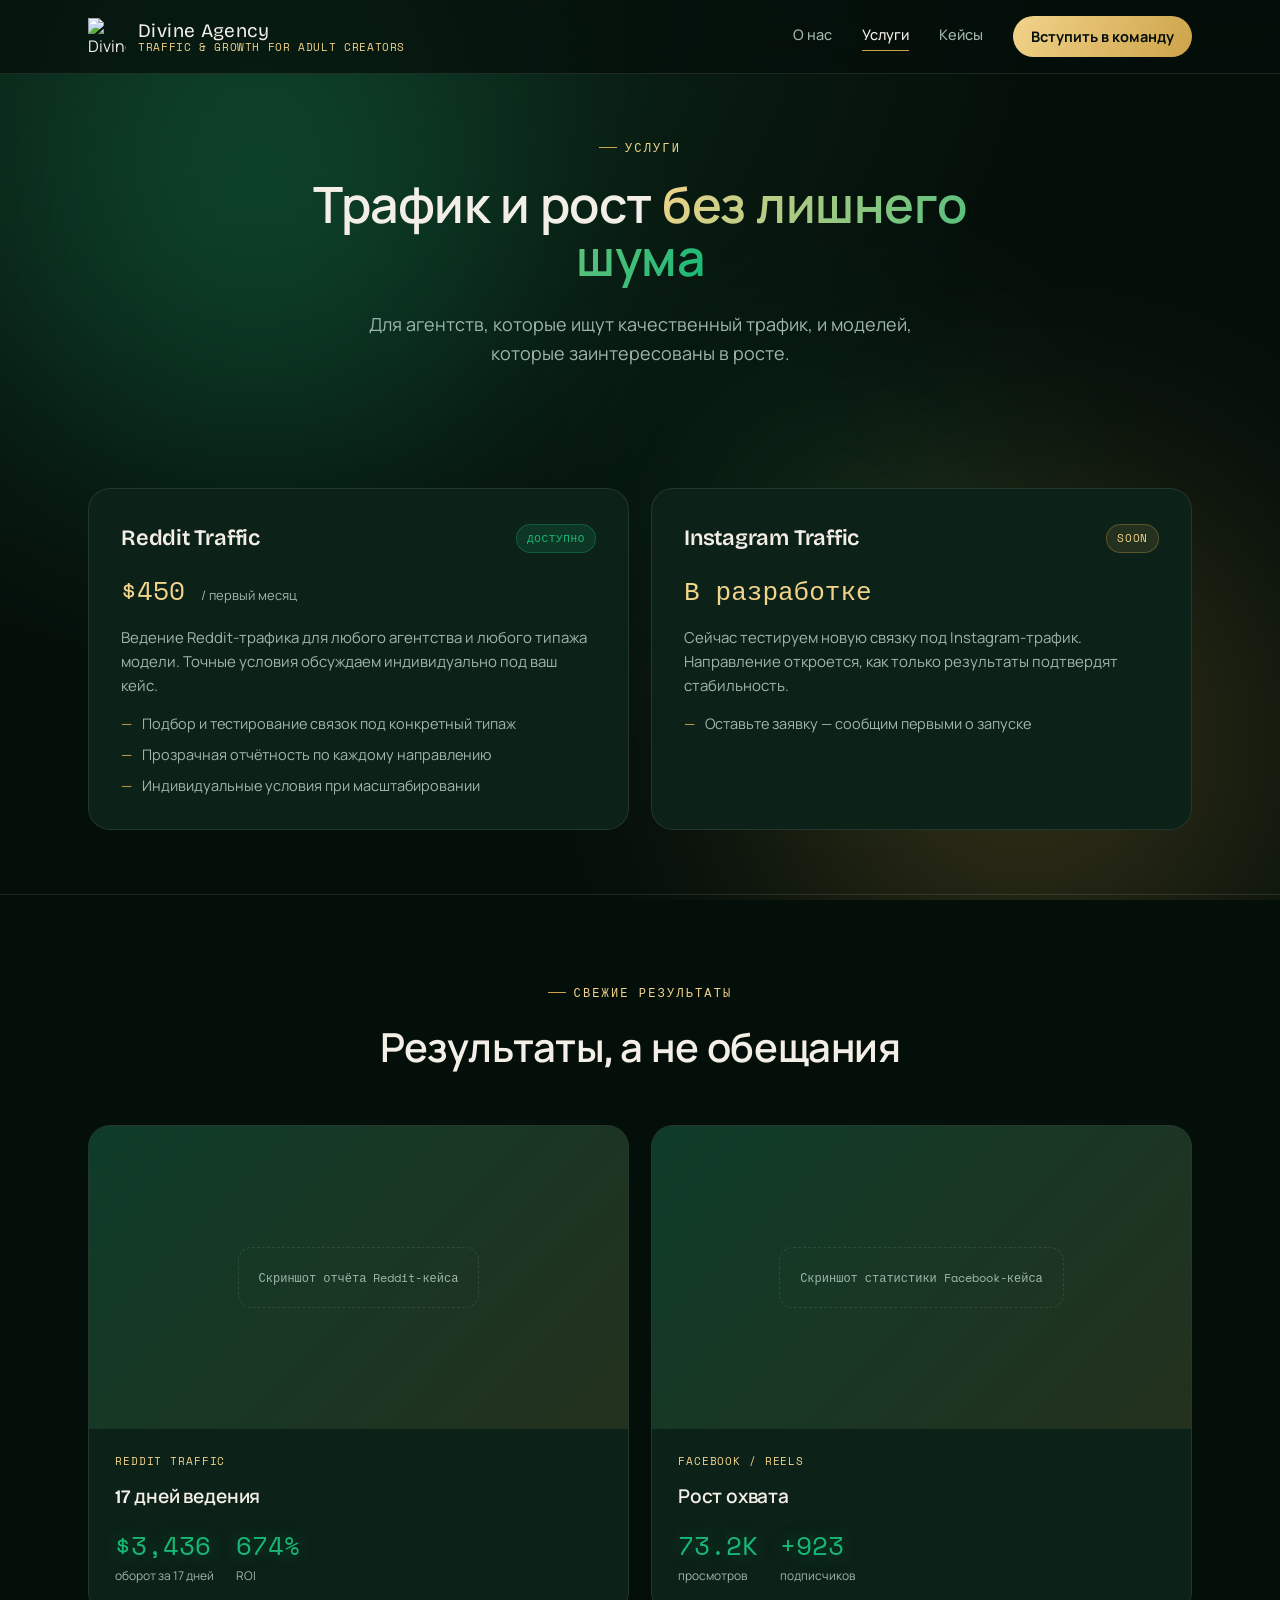
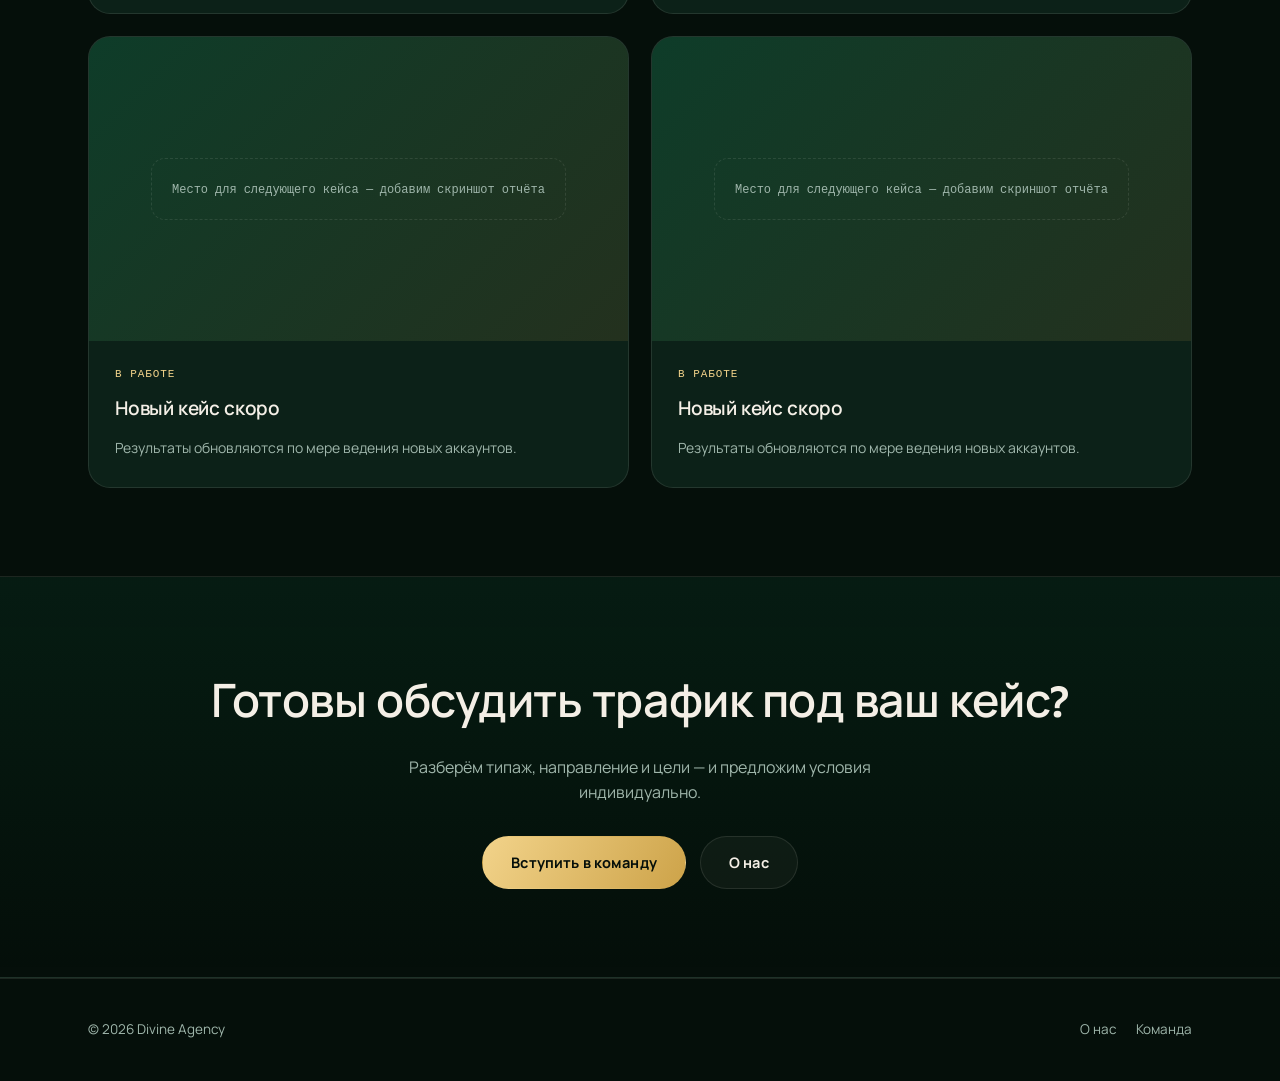
==== services.html @ f1b294c2 "Add files via upload" ====
<!DOCTYPE html>
<html lang="ru">
<head>
<meta charset="UTF-8">
<meta name="viewport" content="width=device-width, initial-scale=1.0">
<title>Услуги и кейсы — Divine Agency</title>
<meta name="description" content="Reddit и Instagram трафик, продвижение и реальные кейсы Divine Agency для агентств и моделей.">
<link rel="icon" href="assets/logo.svg" type="image/svg+xml">
<link rel="stylesheet" href="style.css">
</head>
<body>
<div class="aurora-bg"><div class="aurora-blob"></div></div>
<div class="cursor-glow" id="cursor-glow"></div>

<header class="site-header">
  <div class="header-inner container">
    <a href="index.html" class="brand">
      <img src="assets/logo.svg" alt="Divine Agency" class="brand-mark">
      <span class="brand-text">
        <span class="brand-name">Divine Agency</span>
        <span class="brand-tagline">Traffic &amp; Growth for Adult Creators</span>
      </span>
    </a>
    <nav class="main-nav" id="main-nav">
      <a href="index.html#about" class="nav-link">О нас</a>
      <a href="services.html" class="nav-link active">Услуги</a>
      <a href="services.html#cases" class="nav-link">Кейсы</a>
      <a href="team.html" class="nav-link nav-cta">Вступить в команду</a>
    </nav>
    <button class="nav-toggle" id="nav-toggle" aria-label="Меню">
      <span></span><span></span><span></span>
    </button>
  </div>
</header>

<main>

  <section class="hero" style="padding-top:64px; padding-bottom:56px;">
    <div class="hero-inner container">
      <span class="eyebrow">Услуги</span>
      <h1 style="font-size:clamp(32px,4.6vw,50px);">Трафик и рост <span>без лишнего шума</span></h1>
      <p class="hero-sub">Для агентств, которые ищут качественный трафик, и моделей, которые заинтересованы в росте.</p>
    </div>
  </section>

  <section class="section-tight">
    <div class="container">
      <div class="service-grid reveal-stagger reveal">
        <div class="service-card">
          <div class="service-top">
            <h3>Reddit Traffic</h3>
            <span class="badge">Доступно</span>
          </div>
          <div class="service-price">$450 <span>/ первый месяц</span></div>
          <p>Ведение Reddit-трафика для любого агентства и любого типажа модели. Точные условия обсуждаем индивидуально под ваш кейс.</p>
          <ul class="service-list">
            <li>Подбор и тестирование связок под конкретный типаж</li>
            <li>Прозрачная отчётность по каждому направлению</li>
            <li>Индивидуальные условия при масштабировании</li>
          </ul>
        </div>
        <div class="service-card soon">
          <div class="service-top">
            <h3>Instagram Traffic</h3>
            <span class="badge badge-soon">Soon</span>
          </div>
          <div class="service-price">В разработке</div>
          <p>Сейчас тестируем новую связку под Instagram-трафик. Направление откроется, как только результаты подтвердят стабильность.</p>
          <ul class="service-list">
            <li>Оставьте заявку — сообщим первыми о запуске</li>
          </ul>
        </div>
      </div>
    </div>
  </section>

  <hr class="divider">

  <section class="section" id="cases">
    <div class="container">
      <div class="section-head reveal">
        <span class="eyebrow">Свежие результаты</span>
        <h2>Результаты, а не обещания</h2>
      </div>
      <div class="case-grid reveal-stagger reveal">
        <div class="case-card">
          <div class="case-shot">
            <div class="case-shot-empty">Скриншот отчёта Reddit-кейса</div>
          </div>
          <div class="case-body">
            <span class="case-tag">Reddit Traffic</span>
            <h3>17 дней ведения</h3>
            <div class="case-metrics">
              <div>
                <div class="case-metric-num count-up">$3,600</div>
                <div class="case-metric-label">оборот за 17 дней</div>
              </div>
              <div>
                <div class="case-metric-num count-up">706%</div>
                <div class="case-metric-label">ROI</div>
              </div>
            </div>
          </div>
        </div>
        <div class="case-card">
          <div class="case-shot">
            <div class="case-shot-empty">Скриншот статистики Facebook-кейса</div>
          </div>
          <div class="case-body">
            <span class="case-tag">Facebook / Reels</span>
            <h3>Рост охвата</h3>
            <div class="case-metrics">
              <div>
                <div class="case-metric-num count-up">76.7K</div>
                <div class="case-metric-label">просмотров</div>
              </div>
              <div>
                <div class="case-metric-num count-up">+967</div>
                <div class="case-metric-label">подписчиков</div>
              </div>
            </div>
          </div>
        </div>
        <div class="case-card">
          <div class="case-shot">
            <div class="case-shot-empty">Место для следующего кейса — добавим скриншот отчёта</div>
          </div>
          <div class="case-body">
            <span class="case-tag">В работе</span>
            <h3>Новый кейс скоро</h3>
            <p style="color:var(--muted); font-size:14px;">Результаты обновляются по мере ведения новых аккаунтов.</p>
          </div>
        </div>
        <div class="case-card">
          <div class="case-shot">
            <div class="case-shot-empty">Место для следующего кейса — добавим скриншот отчёта</div>
          </div>
          <div class="case-body">
            <span class="case-tag">В работе</span>
            <h3>Новый кейс скоро</h3>
            <p style="color:var(--muted); font-size:14px;">Результаты обновляются по мере ведения новых аккаунтов.</p>
          </div>
        </div>
      </div>
    </div>
  </section>

  <section class="section closing reveal">
    <div class="container">
      <h2>Готовы обсудить трафик под ваш кейс?</h2>
      <p>Разберём типаж, направление и цели — и предложим условия индивидуально.</p>
      <div class="btn-row">
        <a href="team.html" class="btn btn-primary">Вступить в команду</a>
        <a href="index.html#about" class="btn btn-ghost">О нас</a>
      </div>
    </div>
  </section>

</main>

<footer class="site-footer">
  <div class="container footer-inner">
    <span>© 2026 Divine Agency</span>
    <div class="footer-links">
      <a href="index.html">О нас</a>
      <a href="team.html">Команда</a>
    </div>
  </div>
</footer>

<script src="script.js"></script>
</body>
</html>
---- style.css ----
@import url('https://fonts.googleapis.com/css2?family=Bricolage+Grotesque:opsz,wght@12..96,400;12..96,500;12..96,600;12..96,700;12..96,800&family=Manrope:wght@400;500;600;700;800&family=Space+Mono:wght@400;700&display=swap');

:root {
  --bg: #050f0a;
  --bg-soft: #081a12;
  --panel: #0c2118;
  --panel-line: rgba(244, 239, 230, 0.1);
  --emerald: #0f5a38;
  --emerald-bright: #17b876;
  --gold: #cda349;
  --gold-soft: #f2d38a;
  --ivory: #f4efe6;
  --muted: #9fb6ab;
  --radius-lg: 22px;
  --radius-md: 14px;
  --radius-sm: 9px;
  --font-display: 'Bricolage Grotesque', 'Manrope', sans-serif;
  --font-body: 'Manrope', sans-serif;
  --font-mono: 'Space Mono', monospace;
  --container: 1160px;
}

* { box-sizing: border-box; }

html { scroll-behavior: smooth; }

body {
  margin: 0;
  background: var(--bg);
  color: var(--ivory);
  font-family: var(--font-body);
  font-size: 16px;
  line-height: 1.6;
  -webkit-font-smoothing: antialiased;
}

img { max-width: 100%; display: block; }

a { color: inherit; text-decoration: none; }

.container {
  width: 100%;
  max-width: var(--container);
  margin: 0 auto;
  padding: 0 28px;
}

h1, h2, h3, h4 {
  font-family: var(--font-display);
  font-weight: 600;
  margin: 0;
  letter-spacing: -0.01em;
}

p { margin: 0; }

.eyebrow {
  display: inline-flex;
  align-items: center;
  gap: 8px;
  font-family: var(--font-mono);
  font-size: 12px;
  letter-spacing: 0.18em;
  text-transform: uppercase;
  color: var(--gold-soft);
}

.eyebrow::before {
  content: '';
  width: 18px;
  height: 1px;
  background: var(--gold);
}

/* ---------- Animated background ---------- */
.aurora-bg {
  position: fixed;
  inset: 0;
  z-index: -1;
  overflow: hidden;
  background: radial-gradient(ellipse at 20% -10%, #0e2c1c 0%, var(--bg) 55%),
              linear-gradient(180deg, var(--bg) 0%, var(--bg-soft) 100%);
}

.aurora-bg::before,
.aurora-bg::after {
  content: '';
  position: absolute;
  width: 60vw;
  height: 60vw;
  border-radius: 50%;
  filter: blur(90px);
  opacity: 0.28;
  animation: drift 26s ease-in-out infinite alternate;
}

.aurora-bg::before {
  top: -20%;
  left: -10%;
  background: radial-gradient(circle, var(--emerald-bright), transparent 70%);
}

.aurora-bg::after {
  bottom: -25%;
  right: -10%;
  background: radial-gradient(circle, var(--gold), transparent 70%);
  animation-delay: -13s;
}

@keyframes drift {
  0% { transform: translate(0, 0) scale(1); }
  100% { transform: translate(6%, 8%) scale(1.12); }
}

.aurora-blob {
  position: absolute;
  top: 30%;
  left: 45%;
  width: 40vw;
  height: 40vw;
  border-radius: 50%;
  filter: blur(100px);
  opacity: 0.16;
  background: radial-gradient(circle, var(--emerald-bright), transparent 70%);
  animation: orbit 34s linear infinite;
}

@keyframes orbit {
  0% { transform: translate(0, 0) rotate(0deg) scale(1); }
  50% { transform: translate(-14%, 10%) rotate(180deg) scale(1.15); }
  100% { transform: translate(0, 0) rotate(360deg) scale(1); }
}

.cursor-glow {
  position: fixed;
  top: 0;
  left: 0;
  width: 480px;
  height: 480px;
  margin-left: -240px;
  margin-top: -240px;
  border-radius: 50%;
  background: radial-gradient(circle, rgba(205, 163, 73, 0.1), transparent 70%);
  pointer-events: none;
  z-index: 1;
  opacity: 0;
  transition: opacity 0.4s ease;
  will-change: transform;
}

.cursor-glow.is-active { opacity: 1; }

@media (prefers-reduced-motion: reduce) {
  .aurora-bg::before, .aurora-bg::after, .aurora-blob,
  .capability-icon, .pillar-icon, .role-icon { animation: none !important; }
  .cursor-glow { display: none; }
}

/* ---------- Reveal on scroll ---------- */
.reveal {
  opacity: 0;
  transform: translateY(28px);
  transition: opacity 0.7s cubic-bezier(0.2, 0.7, 0.2, 1), transform 0.7s cubic-bezier(0.2, 0.7, 0.2, 1);
}

.reveal.is-visible { opacity: 1; transform: translateY(0); }

.reveal-stagger > * { opacity: 0; }
.reveal-stagger.is-visible > * { animation: revealStagger 0.7s cubic-bezier(0.2, 0.7, 0.2, 1) both; }
.reveal-stagger.is-visible > *:nth-child(1) { animation-delay: 0.05s; }
.reveal-stagger.is-visible > *:nth-child(2) { animation-delay: 0.12s; }
.reveal-stagger.is-visible > *:nth-child(3) { animation-delay: 0.19s; }
.reveal-stagger.is-visible > *:nth-child(4) { animation-delay: 0.26s; }
.reveal-stagger.is-visible > *:nth-child(5) { animation-delay: 0.33s; }

@keyframes revealStagger {
  from { opacity: 0; transform: translateY(22px); }
  to { opacity: 1; transform: translateY(0); }
}

/* ---------- Header ---------- */
.site-header {
  position: sticky;
  top: 0;
  z-index: 50;
  background: rgba(5, 15, 10, 0.72);
  backdrop-filter: blur(14px);
  border-bottom: 1px solid var(--panel-line);
}

.header-inner {
  display: flex;
  align-items: center;
  justify-content: space-between;
  gap: 20px;
  padding-top: 16px;
  padding-bottom: 16px;
}

.brand {
  display: flex;
  align-items: center;
  gap: 12px;
}

.brand-mark { width: 38px; height: 38px; flex-shrink: 0; }

.brand-text { display: flex; flex-direction: column; line-height: 1.15; }

.brand-name {
  font-family: var(--font-display);
  font-size: 19px;
  letter-spacing: 0.02em;
  color: var(--ivory);
}

.brand-tagline {
  font-family: var(--font-mono);
  font-size: 10.5px;
  letter-spacing: 0.06em;
  color: var(--gold-soft);
  text-transform: uppercase;
}

.main-nav {
  display: flex;
  align-items: center;
  gap: 30px;
}

.nav-link {
  font-size: 14.5px;
  font-weight: 500;
  color: var(--muted);
  padding-bottom: 4px;
  border-bottom: 1px solid transparent;
  transition: color 0.2s ease, border-color 0.2s ease;
  white-space: nowrap;
}

.nav-link:hover { color: var(--ivory); }

.nav-link.active {
  color: var(--ivory);
  border-color: var(--gold);
}

.nav-link.nav-cta {
  color: var(--bg);
  background: linear-gradient(120deg, var(--gold-soft), var(--gold));
  padding: 9px 18px;
  border-radius: 999px;
  border-bottom: none;
  font-weight: 700;
}

.nav-link.nav-cta:hover { filter: brightness(1.08); }

.nav-toggle {
  display: none;
  flex-direction: column;
  justify-content: center;
  gap: 5px;
  width: 34px;
  height: 34px;
  background: none;
  border: 1px solid var(--panel-line);
  border-radius: 8px;
  cursor: pointer;
}

.nav-toggle span {
  display: block;
  height: 1.5px;
  margin: 0 7px;
  background: var(--ivory);
}

/* ---------- Buttons ---------- */
.btn {
  position: relative;
  display: inline-flex;
  align-items: center;
  justify-content: center;
  gap: 8px;
  padding: 14px 28px;
  border-radius: 999px;
  font-size: 14.5px;
  font-weight: 700;
  letter-spacing: 0.01em;
  cursor: pointer;
  border: 1px solid transparent;
  overflow: hidden;
  transition: transform 0.25s cubic-bezier(0.2, 0.8, 0.2, 1), filter 0.2s ease, background 0.2s ease, box-shadow 0.3s ease;
}

.btn::before {
  content: '';
  position: absolute;
  inset: 0;
  background: linear-gradient(115deg, transparent 20%, rgba(255, 255, 255, 0.35) 50%, transparent 80%);
  transform: translateX(-120%);
  transition: transform 0.6s ease;
}

.btn:hover::before { transform: translateX(120%); }

.btn:hover { transform: translateY(-3px) scale(1.02); }
.btn:active { transform: translateY(-1px) scale(0.98); }

.btn-primary {
  color: var(--bg);
  background: linear-gradient(120deg, var(--gold-soft), var(--gold));
}

.btn-primary:hover {
  filter: brightness(1.06);
  box-shadow: 0 14px 34px -14px rgba(205, 163, 73, 0.6);
}

.btn-ghost {
  color: var(--ivory);
  background: rgba(244, 239, 230, 0.04);
  border-color: var(--panel-line);
}

.btn-ghost:hover {
  background: rgba(244, 239, 230, 0.09);
  box-shadow: 0 14px 34px -18px rgba(23, 184, 118, 0.5);
}

.btn-row {
  display: flex;
  flex-wrap: wrap;
  gap: 14px;
}

/* ---------- Hero ---------- */
.hero {
  padding: 96px 0 80px;
  text-align: center;
}

.hero-inner {
  max-width: 780px;
  margin: 0 auto;
  display: flex;
  flex-direction: column;
  align-items: center;
  gap: 24px;
}

.hero-mark {
  width: 72px;
  height: 72px;
  margin-bottom: 4px;
  filter: drop-shadow(0 0 22px rgba(205, 163, 73, 0.45));
  animation: heroFloat 5.5s ease-in-out infinite;
}

@keyframes heroFloat {
  0%, 100% { transform: translateY(0) rotate(0deg); }
  50% { transform: translateY(-10px) rotate(-3deg); }
}

.hero h1 {
  font-size: clamp(38px, 5.6vw, 64px);
  line-height: 1.05;
  color: var(--ivory);
}

.hero h1 span {
  background: linear-gradient(120deg, var(--gold-soft), var(--emerald-bright));
  -webkit-background-clip: text;
  background-clip: text;
  color: transparent;
}

.hero-sub {
  font-size: 18px;
  color: var(--muted);
  max-width: 560px;
}

/* ---------- Sections ---------- */
.section { padding: 88px 0; }
.section-tight { padding: 64px 0; }

.section-head {
  max-width: 680px;
  margin: 0 auto 44px;
  text-align: center;
  display: flex;
  flex-direction: column;
  gap: 14px;
  align-items: center;
}

.section-head h2 {
  font-size: clamp(28px, 3.6vw, 40px);
  color: var(--ivory);
}

.section-head p {
  color: var(--muted);
  font-size: 16px;
}

.divider {
  border: none;
  border-top: 1px solid var(--panel-line);
  margin: 0;
}

/* ---------- About ---------- */
.about-wrap {
  display: grid;
  grid-template-columns: 0.8fr 1.2fr;
  gap: 48px;
  align-items: start;
  max-width: 980px;
  margin: 0 auto;
}

.about-quote {
  font-family: var(--font-display);
  font-size: 64px;
  line-height: 1;
  color: transparent;
  -webkit-text-stroke: 1.5px var(--gold);
  position: relative;
}

.about-quote::after {
  content: '';
  display: block;
  width: 46px;
  height: 2px;
  margin-top: 18px;
  background: linear-gradient(90deg, var(--gold), transparent);
}

.about-body {
  display: flex;
  flex-direction: column;
  gap: 18px;
  color: var(--muted);
  font-size: 17px;
}

.about-body strong { color: var(--ivory); font-weight: 600; }

/* ---------- Capability grid ---------- */
.capability-grid {
  display: grid;
  grid-template-columns: repeat(5, 1fr);
  gap: 18px;
}

.capability-tile {
  background: var(--panel);
  border: 1px solid var(--panel-line);
  border-radius: var(--radius-lg);
  padding: 30px 18px;
  text-align: center;
  display: flex;
  flex-direction: column;
  align-items: center;
  gap: 14px;
  transition: transform 0.3s ease, border-color 0.3s ease, box-shadow 0.3s ease;
}

.capability-tile:hover {
  transform: translateY(-6px);
  border-color: rgba(205, 163, 73, 0.4);
  box-shadow: 0 18px 40px -20px rgba(23, 184, 118, 0.4);
}

.capability-icon {
  width: 34px;
  height: 34px;
  color: var(--gold-soft);
  animation: iconFloat 4.5s ease-in-out infinite;
}

.capability-tile:nth-child(2) .capability-icon { animation-delay: -0.8s; }
.capability-tile:nth-child(3) .capability-icon { animation-delay: -1.6s; }
.capability-tile:nth-child(4) .capability-icon { animation-delay: -2.4s; }
.capability-tile:nth-child(5) .capability-icon { animation-delay: -3.2s; }

.capability-label {
  font-size: 13.5px;
  color: var(--ivory);
  font-weight: 600;
}

@keyframes iconFloat {
  0%, 100% { transform: translateY(0); }
  50% { transform: translateY(-7px); }
}

/* ---------- Pillars ---------- */
.pillar-grid {
  display: grid;
  grid-template-columns: repeat(3, 1fr);
  gap: 22px;
}

.pillar-card {
  background: var(--panel);
  border: 1px solid var(--panel-line);
  border-radius: var(--radius-lg);
  padding: 32px 26px;
  display: flex;
  flex-direction: column;
  gap: 14px;
  transition: transform 0.3s ease, border-color 0.3s ease;
}

.pillar-card:hover {
  transform: translateY(-6px);
  border-color: rgba(205, 163, 73, 0.35);
}

.pillar-icon {
  width: 30px;
  height: 30px;
  color: var(--emerald-bright);
  animation: iconFloat 5s ease-in-out infinite;
}

.pillar-card:nth-child(2) .pillar-icon { animation-delay: -1.2s; }
.pillar-card:nth-child(3) .pillar-icon { animation-delay: -2.4s; }

.pillar-num {
  font-family: var(--font-mono);
  color: var(--gold);
  font-size: 13px;
}

.pillar-card h3 { font-size: 21px; color: var(--ivory); }
.pillar-card p { color: var(--muted); font-size: 15px; }

/* ---------- Founders ---------- */
.founder-card {
  background: var(--panel);
  border: 1px solid var(--panel-line);
  border-radius: var(--radius-lg);
  padding: 40px;
  max-width: 700px;
  margin: 0 auto;
  display: flex;
  flex-direction: column;
  align-items: center;
  gap: 22px;
  text-align: center;
}

.founder-avatars {
  display: flex;
  align-items: center;
}

.founder-names {
  display: flex;
  align-items: center;
  justify-content: center;
  gap: 14px;
  flex-wrap: wrap;
}

.founder-name-pair { font-size: 19px; color: var(--ivory); font-weight: 600; }
.founder-role-pair {
  font-family: var(--font-mono);
  font-size: 11px;
  letter-spacing: 0.08em;
  text-transform: uppercase;
  color: var(--gold-soft);
}

.founder-plus { color: var(--gold); font-size: 20px; }

.founder-avatar {
  width: 110px;
  height: 110px;
  border-radius: 50%;
  flex-shrink: 0;
  display: flex;
  align-items: center;
  justify-content: center;
  font-family: var(--font-display);
  font-size: 24px;
  font-weight: 700;
  color: var(--bg);
  background: linear-gradient(135deg, var(--gold-soft), var(--emerald-bright));
  overflow: hidden;
  border: 3px solid var(--panel);
  box-shadow: 0 0 0 1px rgba(205, 163, 73, 0.4), 0 14px 30px -12px rgba(0, 0, 0, 0.6);
}

.founder-avatar img { width: 100%; height: 100%; object-fit: cover; }

.founder-avatar + .founder-avatar { margin-left: -26px; }

.founder-desc { color: var(--muted); font-size: 15px; max-width: 520px; }

/* ---------- Closing / Welcome ---------- */
.closing {
  text-align: center;
  background: linear-gradient(180deg, rgba(23, 184, 118, 0.08), transparent);
  border-top: 1px solid var(--panel-line);
  border-bottom: 1px solid var(--panel-line);
}

.closing h2 {
  font-size: clamp(30px, 4vw, 46px);
  margin-bottom: 16px;
}

.closing p {
  color: var(--muted);
  max-width: 560px;
  margin: 0 auto 30px;
}

.closing .btn-row { justify-content: center; }

/* ---------- Services page ---------- */
.service-grid {
  display: grid;
  grid-template-columns: repeat(2, 1fr);
  gap: 22px;
}

.service-card {
  background: var(--panel);
  border: 1px solid var(--panel-line);
  border-radius: var(--radius-lg);
  padding: 32px;
  display: flex;
  flex-direction: column;
  gap: 14px;
}

.service-card.soon { opacity: 0.75; }

.service-top { display: flex; align-items: center; justify-content: space-between; gap: 12px; }
.service-top h3 { font-size: 22px; color: var(--ivory); }

.badge {
  font-family: var(--font-mono);
  font-size: 11px;
  letter-spacing: 0.06em;
  text-transform: uppercase;
  padding: 5px 10px;
  border-radius: 999px;
  background: rgba(23, 184, 118, 0.14);
  color: var(--emerald-bright);
  border: 1px solid rgba(23, 184, 118, 0.3);
}

.badge.badge-soon {
  background: rgba(205, 163, 73, 0.12);
  color: var(--gold-soft);
  border-color: rgba(205, 163, 73, 0.32);
}

.service-price {
  font-family: var(--font-mono);
  font-size: 26px;
  color: var(--gold-soft);
}

.service-price span { font-size: 13px; color: var(--muted); font-family: var(--font-body); }

.service-card p { color: var(--muted); font-size: 15px; }

.service-list {
  list-style: none;
  margin: 0;
  padding: 0;
  display: flex;
  flex-direction: column;
  gap: 8px;
  color: var(--muted);
  font-size: 14.5px;
}

.service-list li { display: flex; gap: 10px; align-items: flex-start; }
.service-list li::before { content: '—'; color: var(--gold); flex-shrink: 0; }

/* ---------- Case grid ---------- */
.case-grid {
  display: grid;
  grid-template-columns: repeat(2, 1fr);
  gap: 22px;
}

.case-card {
  background: var(--panel);
  border: 1px solid var(--panel-line);
  border-radius: var(--radius-lg);
  overflow: hidden;
  display: flex;
  flex-direction: column;
}

.case-shot {
  aspect-ratio: 16 / 9;
  background: linear-gradient(135deg, rgba(23, 184, 118, 0.18), rgba(205, 163, 73, 0.12));
  display: flex;
  align-items: center;
  justify-content: center;
}

.case-shot img { width: 100%; height: 100%; object-fit: cover; }

.case-shot-empty {
  border: 1px dashed var(--panel-line);
  margin: 14px;
  border-radius: var(--radius-md);
  color: var(--muted);
  font-family: var(--font-mono);
  font-size: 12px;
  text-align: center;
  padding: 20px;
}

.case-body { padding: 24px 26px 28px; display: flex; flex-direction: column; gap: 12px; }
.case-tag { font-family: var(--font-mono); font-size: 11px; letter-spacing: 0.08em; text-transform: uppercase; color: var(--gold-soft); }
.case-body h3 { font-size: 19px; color: var(--ivory); }
.case-metrics { display: flex; gap: 22px; flex-wrap: wrap; }
.case-metric-num { font-family: var(--font-mono); font-size: 26px; color: var(--emerald-bright); text-shadow: 0 0 18px rgba(23, 184, 118, 0.35); }
.case-metric-label { font-size: 12px; color: var(--muted); }

/* ---------- Team / roles ---------- */
.role-grid {
  display: grid;
  grid-template-columns: repeat(4, 1fr);
  gap: 18px;
}

.role-card {
  background: var(--panel);
  border: 1px solid var(--panel-line);
  border-radius: var(--radius-lg);
  padding: 26px 22px;
  display: flex;
  flex-direction: column;
  gap: 10px;
  transition: transform 0.3s ease, border-color 0.3s ease, box-shadow 0.3s ease;
}

.role-card:hover {
  transform: translateY(-6px);
  border-color: rgba(205, 163, 73, 0.4);
  box-shadow: 0 18px 40px -20px rgba(23, 184, 118, 0.4);
}

.role-icon {
  width: 28px;
  height: 28px;
  color: var(--gold-soft);
  animation: iconFloat 4.8s ease-in-out infinite;
}

.role-card:nth-child(2) .role-icon { animation-delay: -1.2s; }
.role-card:nth-child(3) .role-icon { animation-delay: -2.4s; }
.role-card:nth-child(4) .role-icon { animation-delay: -3.6s; }

.role-card h3 { font-size: 17px; color: var(--ivory); }
.role-card p { font-size: 13.5px; color: var(--muted); }

.terms-grid {
  display: grid;
  grid-template-columns: repeat(2, 1fr);
  gap: 22px;
}

.terms-card {
  background: var(--panel);
  border: 1px solid var(--panel-line);
  border-radius: var(--radius-lg);
  padding: 30px;
  display: flex;
  flex-direction: column;
  gap: 16px;
}

.terms-card h3 { font-size: 19px; color: var(--ivory); }

.terms-list {
  list-style: none;
  margin: 0;
  padding: 0;
  display: flex;
  flex-direction: column;
  gap: 9px;
  color: var(--muted);
  font-size: 14.5px;
}

.terms-list li { display: flex; gap: 10px; align-items: flex-start; }
.terms-list li::before { content: '✦'; color: var(--gold); font-size: 11px; margin-top: 4px; flex-shrink: 0; }

.support-note {
  margin-top: 4px;
  padding-top: 16px;
  border-top: 1px solid var(--panel-line);
}

.support-note h4 {
  font-size: 13px;
  color: var(--gold-soft);
  text-transform: uppercase;
  letter-spacing: 0.05em;
  font-family: var(--font-mono);
  margin-bottom: 10px;
}

.shift-grid {
  display: grid;
  grid-template-columns: repeat(4, 1fr);
  gap: 10px;
}

.shift-tile {
  background: rgba(244, 239, 230, 0.04);
  border: 1px solid var(--panel-line);
  border-radius: var(--radius-sm);
  padding: 12px;
  text-align: center;
  font-family: var(--font-mono);
  font-size: 12.5px;
  color: var(--muted);
}

/* ---------- Form ---------- */
.form-card {
  max-width: 760px;
  margin: 0 auto;
  background: var(--panel);
  border: 1px solid var(--panel-line);
  border-radius: var(--radius-lg);
  padding: 40px;
}

.role-select {
  display: grid;
  grid-template-columns: repeat(4, 1fr);
  gap: 12px;
  margin-bottom: 36px;
}

.role-option {
  cursor: pointer;
  background: rgba(244, 239, 230, 0.04);
  border: 1px solid var(--panel-line);
  border-radius: var(--radius-md);
  padding: 16px 12px;
  text-align: center;
  font-size: 13.5px;
  font-weight: 600;
  color: var(--muted);
  transition: all 0.2s ease;
}

.role-option input { display: none; }

.role-option.is-active {
  color: var(--bg);
  background: linear-gradient(120deg, var(--gold-soft), var(--gold));
  border-color: transparent;
}

.form-hint {
  text-align: center;
  font-family: var(--font-mono);
  font-size: 12px;
  color: var(--muted);
  margin-bottom: 8px;
}

.field-grid {
  display: grid;
  grid-template-columns: repeat(2, 1fr);
  gap: 18px;
}

.field { display: flex; flex-direction: column; gap: 8px; margin-bottom: 18px; }
.field.full { grid-column: 1 / -1; }

.field label {
  font-size: 13px;
  color: var(--muted);
  font-weight: 500;
}

.field input[type="text"],
.field input[type="number"],
.field input[type="email"],
.field select,
.field textarea {
  background: rgba(5, 15, 10, 0.6);
  border: 1px solid var(--panel-line);
  border-radius: var(--radius-sm);
  padding: 12px 14px;
  color: var(--ivory);
  font-family: var(--font-body);
  font-size: 14.5px;
  outline: none;
  transition: border-color 0.2s ease;
}

.field textarea { resize: vertical; min-height: 88px; }

.field input:focus,
.field select:focus,
.field textarea:focus { border-color: var(--gold); }

.field-checks {
  display: flex;
  flex-wrap: wrap;
  gap: 10px;
}

.check-pill {
  display: flex;
  align-items: center;
  gap: 8px;
  padding: 9px 14px;
  border-radius: 999px;
  border: 1px solid var(--panel-line);
  background: rgba(244, 239, 230, 0.03);
  font-size: 13.5px;
  color: var(--muted);
  cursor: pointer;
  transition: border-color 0.2s ease, color 0.2s ease;
}

.check-pill:has(input:checked) {
  border-color: var(--gold);
  color: var(--ivory);
}

.other-input {
  display: none;
  margin-top: 10px;
}

.other-input.is-visible { display: block; }

.radio-row { display: flex; gap: 18px; }
.radio-row label { display: flex; align-items: center; gap: 8px; font-size: 14px; color: var(--muted); cursor: pointer; }

.toggle-row {
  display: flex;
  gap: 10px;
  margin-bottom: 10px;
}

.toggle-btn {
  cursor: pointer;
  padding: 8px 16px;
  border-radius: 999px;
  border: 1px solid var(--panel-line);
  background: rgba(244, 239, 230, 0.03);
  font-size: 13px;
  color: var(--muted);
  transition: all 0.2s ease;
}

.toggle-btn.is-active {
  color: var(--bg);
  background: linear-gradient(120deg, var(--gold-soft), var(--gold));
  border-color: transparent;
}

.attach-pane { display: none; }
.attach-pane.is-visible { display: block; }

.field input[type="file"] {
  background: rgba(5, 15, 10, 0.6);
  border: 1px dashed var(--panel-line);
  border-radius: var(--radius-sm);
  padding: 14px;
  color: var(--muted);
  font-family: var(--font-body);
  font-size: 13.5px;
}

.field-note {
  font-size: 12px;
  color: var(--muted);
  opacity: 0.75;
}

.role-fields { display: none; }
.role-fields.is-visible { display: block; }

.form-submit { display: flex; justify-content: center; margin-top: 8px; }

.form-success {
  display: none;
  text-align: center;
  padding: 40px 20px;
  color: var(--muted);
}

.form-success.is-visible { display: block; }
.form-success h3 { color: var(--gold-soft); margin-bottom: 10px; font-size: 22px; }

/* ---------- Footer ---------- */
.site-footer {
  border-top: 1px solid var(--panel-line);
  padding: 40px 0;
}

.footer-inner {
  display: flex;
  align-items: center;
  justify-content: space-between;
  gap: 16px;
  flex-wrap: wrap;
  color: var(--muted);
  font-size: 13.5px;
}

.footer-links { display: flex; gap: 20px; }

/* ---------- Responsive ---------- */
@media (max-width: 920px) {
  .about-wrap { grid-template-columns: 1fr; }
  .about-quote { display: none; }
  .capability-grid { grid-template-columns: repeat(3, 1fr); }
  .pillar-grid { grid-template-columns: 1fr; }
  .service-grid, .case-grid, .terms-grid { grid-template-columns: 1fr; }
  .role-grid { grid-template-columns: repeat(2, 1fr); }
  .role-select { grid-template-columns: repeat(2, 1fr); }
  .field-grid { grid-template-columns: 1fr; }
  .shift-grid { grid-template-columns: repeat(2, 1fr); }
}

@media (max-width: 720px) {
  .main-nav {
    position: absolute;
    top: 100%;
    left: 0;
    right: 0;
    background: rgba(5, 15, 10, 0.98);
    border-bottom: 1px solid var(--panel-line);
    flex-direction: column;
    align-items: flex-start;
    gap: 4px;
    padding: 14px 28px 22px;
    display: none;
  }
  .main-nav.is-open { display: flex; }
  .nav-link { padding: 10px 0; width: 100%; }
  .nav-link.nav-cta { margin-top: 8px; text-align: center; }
  .nav-toggle { display: flex; }
  .capability-grid { grid-template-columns: repeat(2, 1fr); }
  .founder-avatars { transform: scale(0.9); }
}

@media (max-width: 520px) {
  .role-select { grid-template-columns: 1fr; }
}
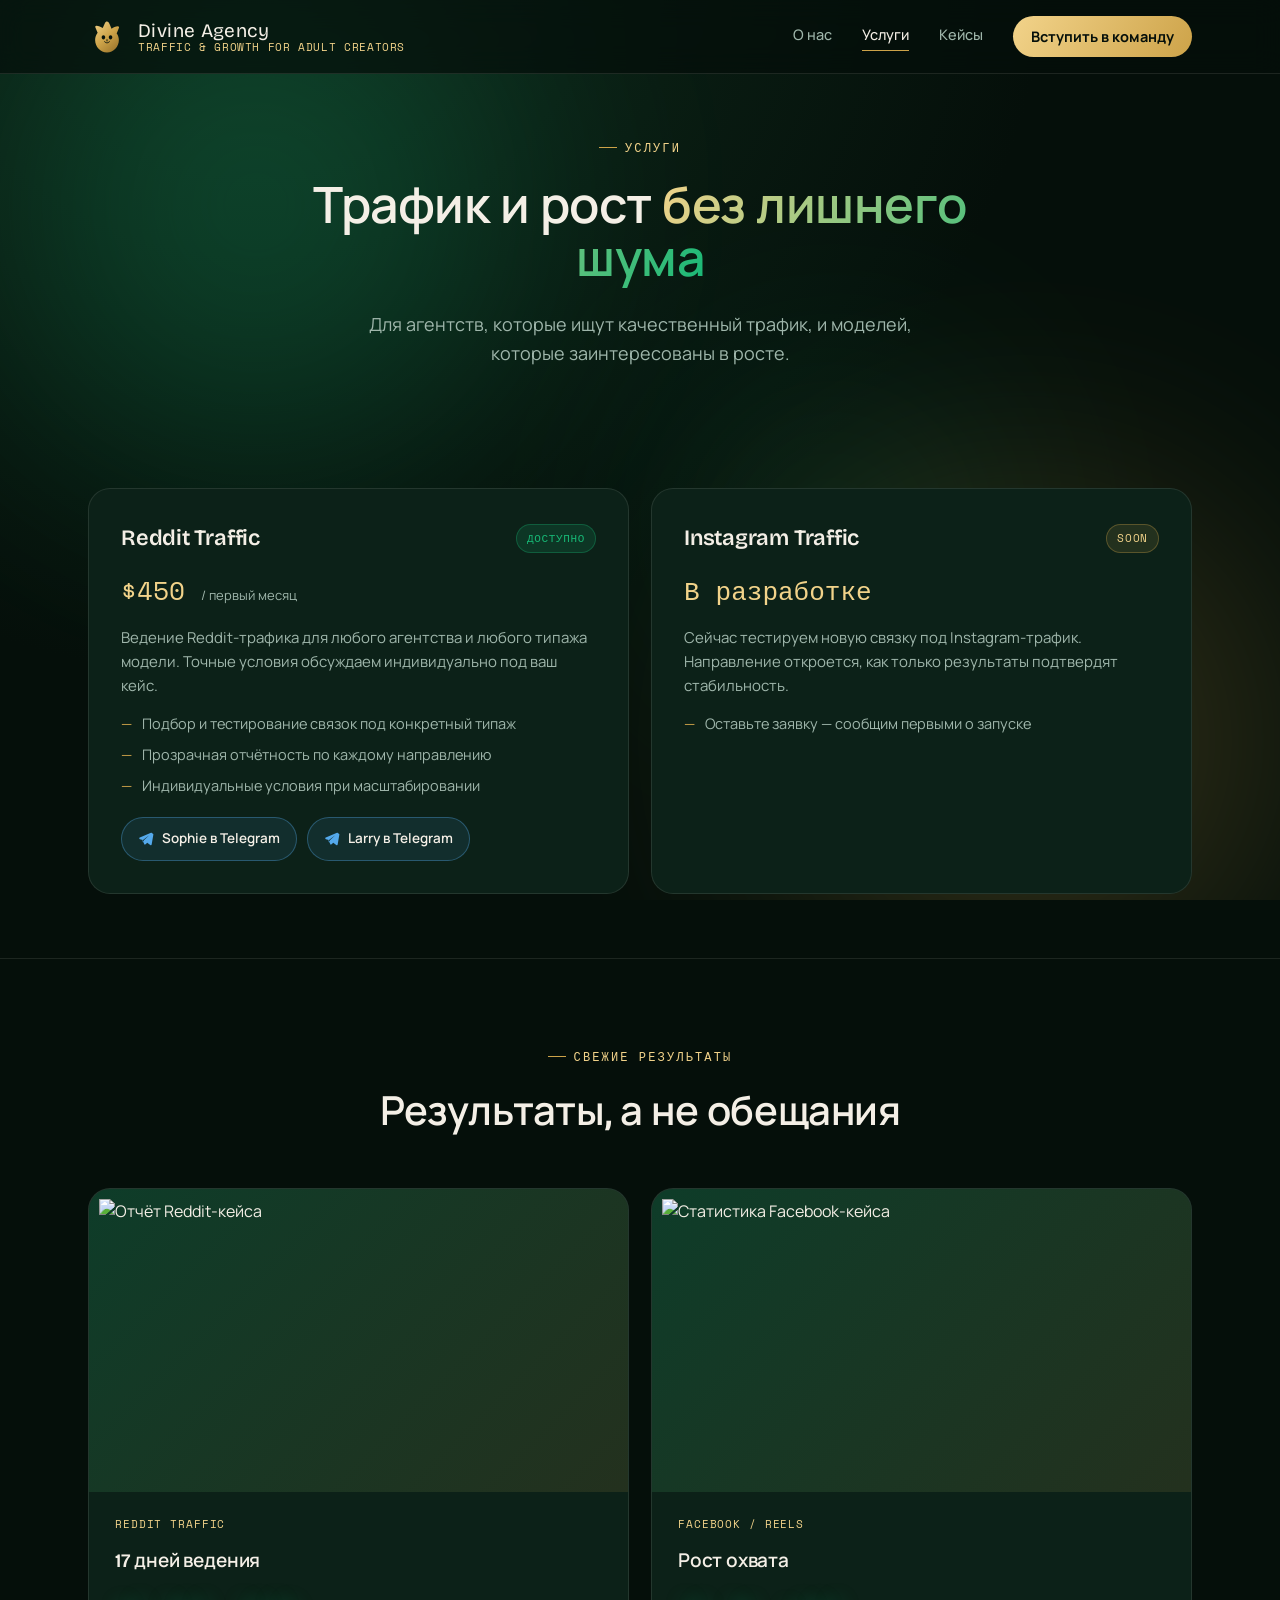
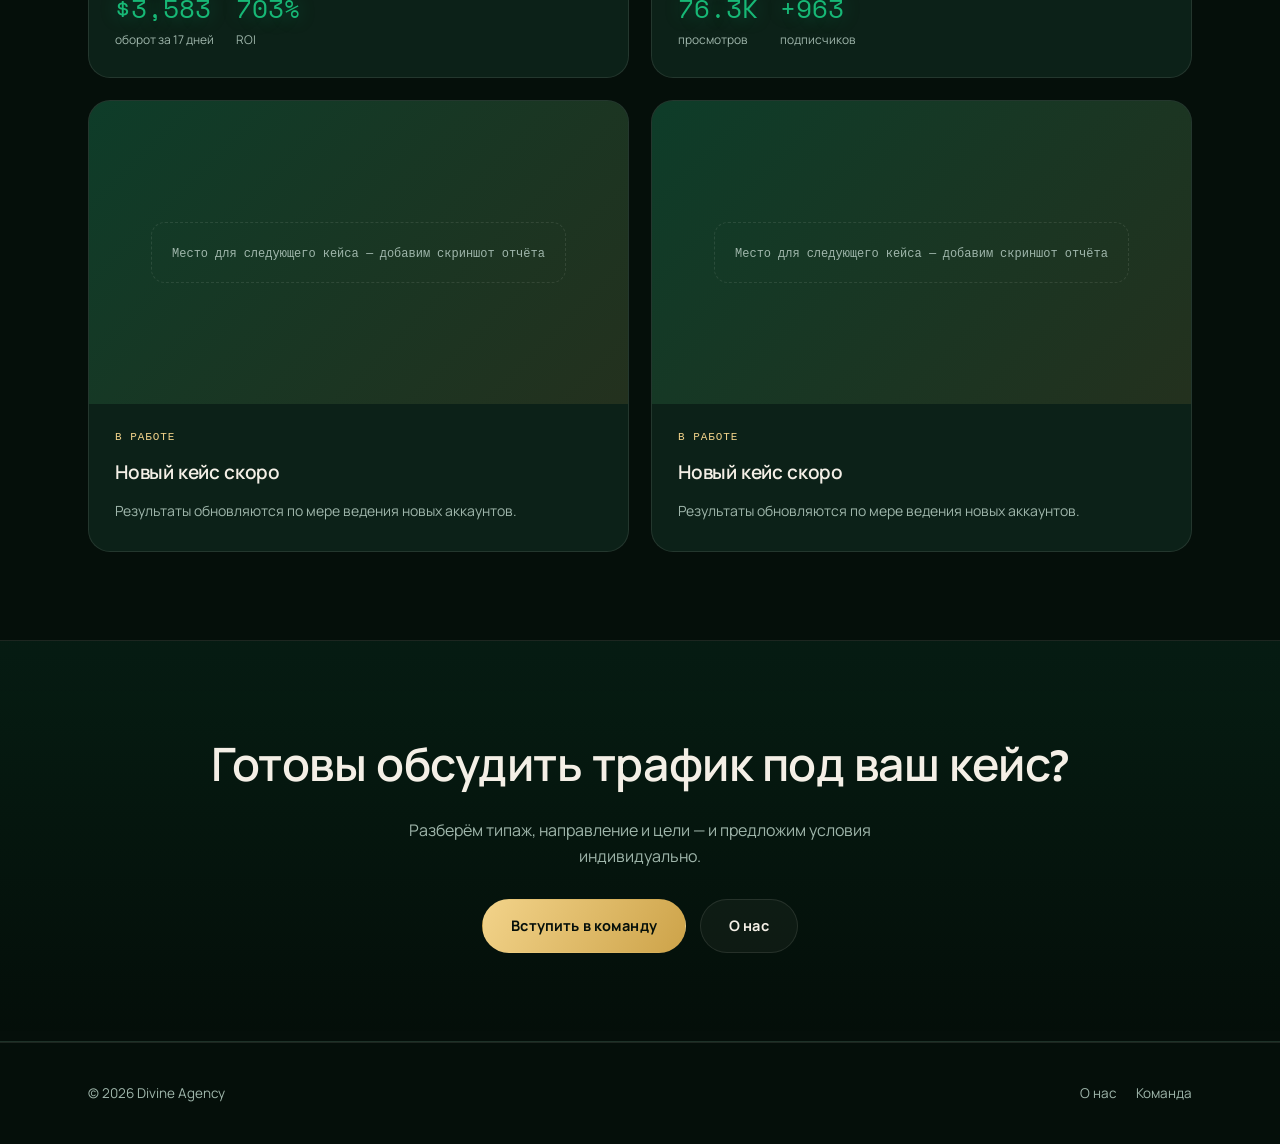
==== commit 268f7e37: "Add files via upload" ====
--- a/services.html
+++ b/services.html
@@ -5,7 +5,7 @@
 <meta name="viewport" content="width=device-width, initial-scale=1.0">
 <title>Услуги и кейсы — Divine Agency</title>
 <meta name="description" content="Reddit и Instagram трафик, продвижение и реальные кейсы Divine Agency для агентств и моделей.">
-<link rel="icon" href="assets/logo.svg" type="image/svg+xml">
+<link rel="icon" href="logo.svg" type="image/svg+xml">
 <link rel="stylesheet" href="style.css">
 </head>
 <body>
@@ -15,7 +15,7 @@
 <header class="site-header">
   <div class="header-inner container">
     <a href="index.html" class="brand">
-      <img src="assets/logo.svg" alt="Divine Agency" class="brand-mark">
+      <img src="logo.svg" alt="Divine Agency" class="brand-mark">
       <span class="brand-text">
         <span class="brand-name">Divine Agency</span>
         <span class="brand-tagline">Traffic &amp; Growth for Adult Creators</span>
@@ -58,6 +58,16 @@
             <li>Прозрачная отчётность по каждому направлению</li>
             <li>Индивидуальные условия при масштабировании</li>
           </ul>
+          <div class="contact-row">
+            <a href="https://t.me/divinesoph" target="_blank" rel="noopener" class="telegram-btn">
+              <svg viewBox="0 0 24 24" fill="currentColor"><path d="M21.05 2.94a1.5 1.5 0 0 0-1.53-.26L2.7 9.57a1.4 1.4 0 0 0 .07 2.62l4.55 1.47 1.76 5.6a1.4 1.4 0 0 0 2.31.55l2.5-2.28 4.47 3.3a1.4 1.4 0 0 0 2.22-.86l2.5-14.6a1.5 1.5 0 0 0-.98-1.43zM8.9 13.9l-1.2 3.8-1.1-3.5 10.2-7.9L8.9 13.9z"/></svg>
+              Sophie в Telegram
+            </a>
+            <a href="https://t.me/divinelary" target="_blank" rel="noopener" class="telegram-btn">
+              <svg viewBox="0 0 24 24" fill="currentColor"><path d="M21.05 2.94a1.5 1.5 0 0 0-1.53-.26L2.7 9.57a1.4 1.4 0 0 0 .07 2.62l4.55 1.47 1.76 5.6a1.4 1.4 0 0 0 2.31.55l2.5-2.28 4.47 3.3a1.4 1.4 0 0 0 2.22-.86l2.5-14.6a1.5 1.5 0 0 0-.98-1.43zM8.9 13.9l-1.2 3.8-1.1-3.5 10.2-7.9L8.9 13.9z"/></svg>
+              Larry в Telegram
+            </a>
+          </div>
         </div>
         <div class="service-card soon">
           <div class="service-top">
@@ -85,7 +95,7 @@
       <div class="case-grid reveal-stagger reveal">
         <div class="case-card">
           <div class="case-shot">
-            <div class="case-shot-empty">Скриншот отчёта Reddit-кейса</div>
+            <img src="case-reddit.webp" alt="Отчёт Reddit-кейса">
           </div>
           <div class="case-body">
             <span class="case-tag">Reddit Traffic</span>
@@ -104,7 +114,7 @@
         </div>
         <div class="case-card">
           <div class="case-shot">
-            <div class="case-shot-empty">Скриншот статистики Facebook-кейса</div>
+            <img src="case-facebook.webp" alt="Статистика Facebook-кейса">
           </div>
           <div class="case-body">
             <span class="case-tag">Facebook / Reels</span>
--- a/style.css
+++ b/style.css
@@ -203,7 +203,8 @@
   gap: 12px;
 }
 
-.brand-mark { width: 38px; height: 38px; flex-shrink: 0; }
+.brand-mark { width: 38px; height: 38px; flex-shrink: 0; transition: filter 0.3s ease; }
+.brand:hover .brand-mark { filter: drop-shadow(0 0 8px rgba(205, 163, 73, 0.8)); }
 
 .brand-text { display: flex; flex-direction: column; line-height: 1.15; }
 
@@ -476,11 +477,17 @@
   box-shadow: 0 18px 40px -20px rgba(23, 184, 118, 0.4);
 }
 
+.capability-tile:hover .capability-icon {
+  filter: drop-shadow(0 0 10px rgba(205, 163, 73, 0.85));
+  color: var(--gold-soft);
+}
+
 .capability-icon {
   width: 34px;
   height: 34px;
   color: var(--gold-soft);
   animation: iconFloat 4.5s ease-in-out infinite;
+  transition: filter 0.3s ease;
 }
 
 .capability-tile:nth-child(2) .capability-icon { animation-delay: -0.8s; }
@@ -522,11 +529,17 @@
   border-color: rgba(205, 163, 73, 0.35);
 }
 
+.pillar-card:hover .pillar-icon {
+  filter: drop-shadow(0 0 10px rgba(23, 184, 118, 0.85));
+  color: var(--gold-soft);
+}
+
 .pillar-icon {
   width: 30px;
   height: 30px;
   color: var(--emerald-bright);
   animation: iconFloat 5s ease-in-out infinite;
+  transition: filter 0.3s ease, color 0.3s ease;
 }
 
 .pillar-card:nth-child(2) .pillar-icon { animation-delay: -1.2s; }
@@ -689,6 +702,40 @@
 .service-list li { display: flex; gap: 10px; align-items: flex-start; }
 .service-list li::before { content: '—'; color: var(--gold); flex-shrink: 0; }
 
+.contact-row {
+  display: flex;
+  flex-wrap: wrap;
+  gap: 10px;
+  margin-top: 6px;
+}
+
+.telegram-btn {
+  display: inline-flex;
+  align-items: center;
+  gap: 8px;
+  padding: 10px 16px;
+  border-radius: 999px;
+  background: rgba(84, 169, 235, 0.1);
+  border: 1px solid rgba(84, 169, 235, 0.35);
+  color: var(--ivory);
+  font-size: 13.5px;
+  font-weight: 600;
+  transition: transform 0.25s cubic-bezier(0.2, 0.8, 0.2, 1), background 0.2s ease, box-shadow 0.3s ease;
+}
+
+.telegram-btn svg {
+  width: 16px;
+  height: 16px;
+  color: #54a9eb;
+  flex-shrink: 0;
+}
+
+.telegram-btn:hover {
+  background: rgba(84, 169, 235, 0.2);
+  transform: translateY(-3px) scale(1.02);
+  box-shadow: 0 14px 30px -16px rgba(84, 169, 235, 0.6);
+}
+
 /* ---------- Case grid ---------- */
 .case-grid {
   display: grid;
@@ -713,7 +760,7 @@
   justify-content: center;
 }
 
-.case-shot img { width: 100%; height: 100%; object-fit: cover; }
+.case-shot img { width: 100%; height: 100%; object-fit: contain; padding: 10px; }
 
 .case-shot-empty {
   border: 1px dashed var(--panel-line);
@@ -757,11 +804,16 @@
   box-shadow: 0 18px 40px -20px rgba(23, 184, 118, 0.4);
 }
 
+.role-card:hover .role-icon {
+  filter: drop-shadow(0 0 10px rgba(205, 163, 73, 0.85));
+}
+
 .role-icon {
   width: 28px;
   height: 28px;
   color: var(--gold-soft);
   animation: iconFloat 4.8s ease-in-out infinite;
+  transition: filter 0.3s ease;
 }
 
 .role-card:nth-child(2) .role-icon { animation-delay: -1.2s; }
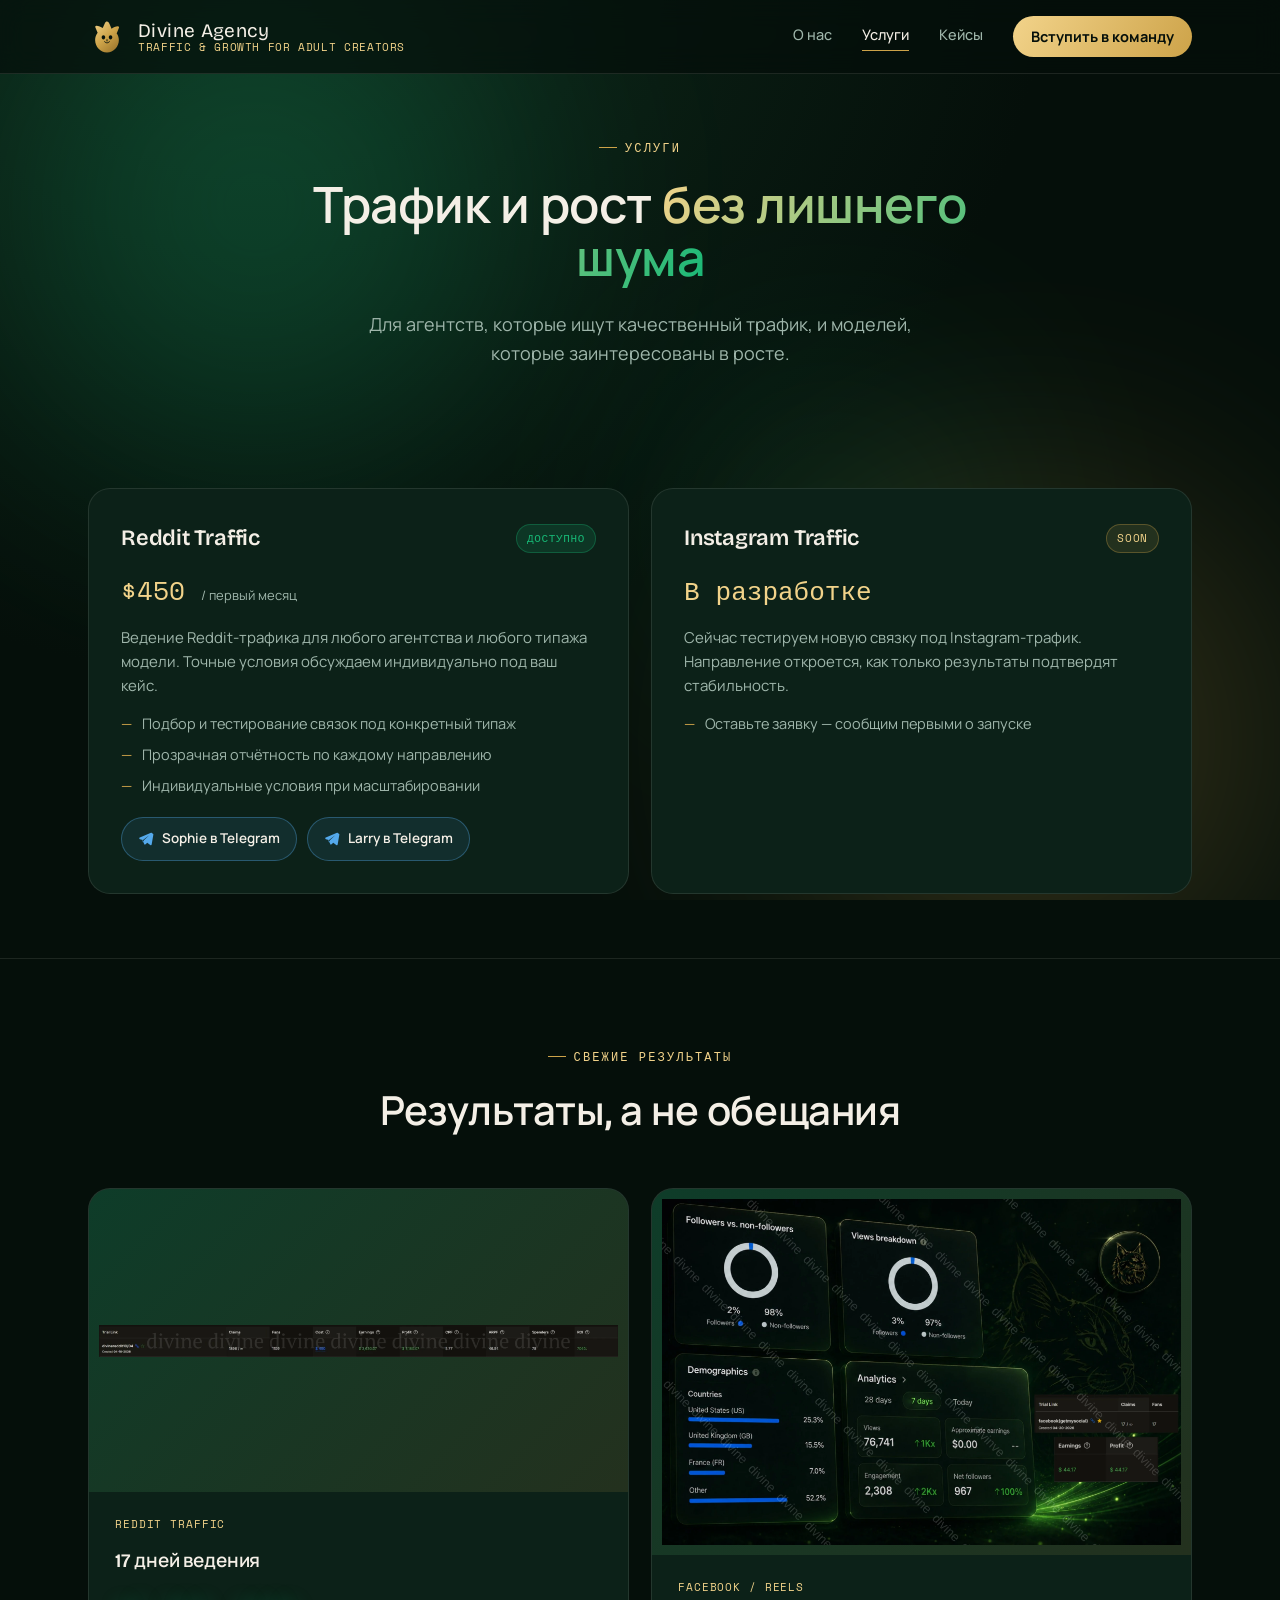
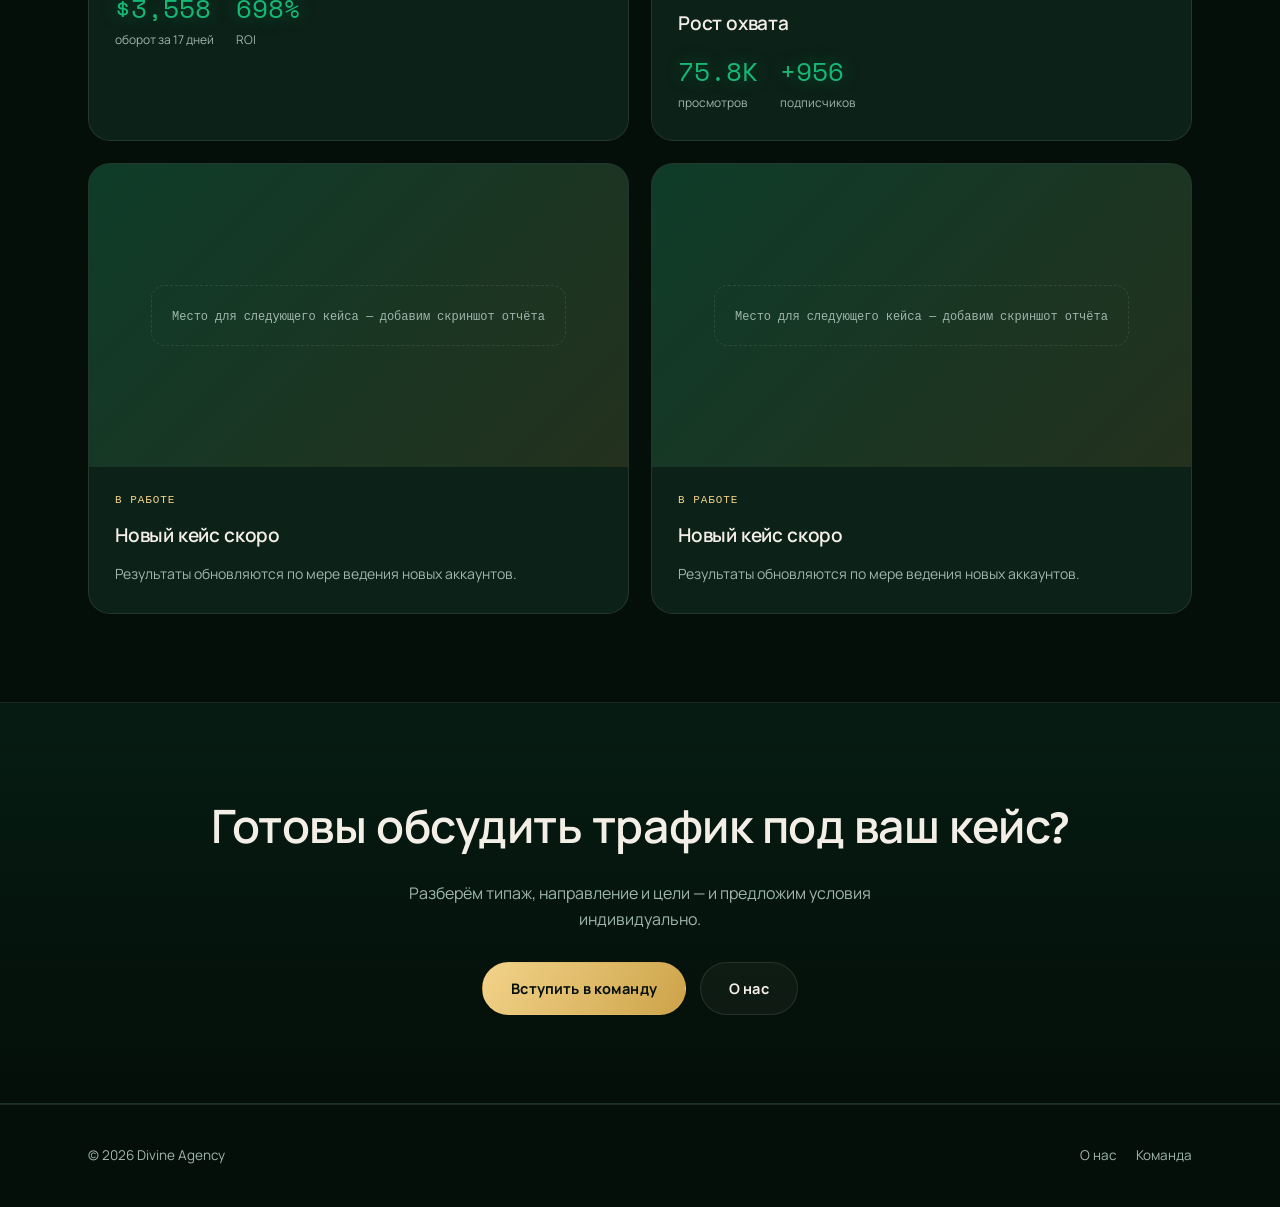
==== commit e1ac227c: "Add files via upload" ====
--- a/services.html
+++ b/services.html
@@ -95,7 +95,7 @@
       <div class="case-grid reveal-stagger reveal">
         <div class="case-card">
           <div class="case-shot">
-            <img src="case-reddit.webp" alt="Отчёт Reddit-кейса">
+            <img src="casereddit.webp" alt="Отчёт Reddit-кейса">
           </div>
           <div class="case-body">
             <span class="case-tag">Reddit Traffic</span>
@@ -114,7 +114,7 @@
         </div>
         <div class="case-card">
           <div class="case-shot">
-            <img src="case-facebook.webp" alt="Статистика Facebook-кейса">
+            <img src="casefacebook.webp" alt="Статистика Facebook-кейса">
           </div>
           <div class="case-body">
             <span class="case-tag">Facebook / Reels</span>
--- a/style.css
+++ b/style.css
@@ -152,7 +152,8 @@
 
 @media (prefers-reduced-motion: reduce) {
   .aurora-bg::before, .aurora-bg::after, .aurora-blob,
-  .capability-icon, .pillar-icon, .role-icon { animation: none !important; }
+  .capability-icon, .pillar-icon, .role-icon,
+  .brand-mark, .hero-mark { animation: none !important; }
   .cursor-glow { display: none; }
 }
 
@@ -203,8 +204,20 @@
   gap: 12px;
 }
 
-.brand-mark { width: 38px; height: 38px; flex-shrink: 0; transition: filter 0.3s ease; }
-.brand:hover .brand-mark { filter: drop-shadow(0 0 8px rgba(205, 163, 73, 0.8)); }
+.brand-mark {
+  width: 38px;
+  height: 38px;
+  flex-shrink: 0;
+  transition: filter 0.3s ease;
+  animation: crownSpin 7s linear infinite;
+}
+.brand:hover .brand-mark { filter: drop-shadow(0 0 10px rgba(205, 163, 73, 1)); }
+
+@keyframes crownSpin {
+  0% { transform: perspective(300px) rotateY(0deg); filter: drop-shadow(0 0 3px rgba(205, 163, 73, 0.35)); }
+  50% { filter: drop-shadow(0 0 12px rgba(249, 227, 171, 0.95)); }
+  100% { transform: perspective(300px) rotateY(360deg); filter: drop-shadow(0 0 3px rgba(205, 163, 73, 0.35)); }
+}
 
 .brand-text { display: flex; flex-direction: column; line-height: 1.15; }
 
@@ -355,13 +368,7 @@
   width: 72px;
   height: 72px;
   margin-bottom: 4px;
-  filter: drop-shadow(0 0 22px rgba(205, 163, 73, 0.45));
-  animation: heroFloat 5.5s ease-in-out infinite;
-}
-
-@keyframes heroFloat {
-  0%, 100% { transform: translateY(0) rotate(0deg); }
-  50% { transform: translateY(-10px) rotate(-3deg); }
+  animation: crownSpin 7s linear infinite;
 }
 
 .hero h1 {
@@ -423,22 +430,25 @@
   margin: 0 auto;
 }
 
-.about-quote {
-  font-family: var(--font-display);
-  font-size: 64px;
-  line-height: 1;
-  color: transparent;
-  -webkit-text-stroke: 1.5px var(--gold);
-  position: relative;
-}
-
-.about-quote::after {
-  content: '';
-  display: block;
-  width: 46px;
-  height: 2px;
-  margin-top: 18px;
-  background: linear-gradient(90deg, var(--gold), transparent);
+.about-media {
+  aspect-ratio: 3 / 4;
+  border: 1px solid var(--panel-line);
+  border-radius: var(--radius-lg);
+  background: rgba(244, 239, 230, 0.03);
+  display: flex;
+  align-items: center;
+  justify-content: center;
+  text-align: center;
+  padding: 0;
+  overflow: hidden;
+}
+
+.about-media img { width: 100%; height: 100%; object-fit: cover; }
+
+.about-media-note {
+  color: var(--muted);
+  font-family: var(--font-mono);
+  font-size: 12px;
 }
 
 .about-body {
@@ -1083,7 +1093,6 @@
 /* ---------- Responsive ---------- */
 @media (max-width: 920px) {
   .about-wrap { grid-template-columns: 1fr; }
-  .about-quote { display: none; }
   .capability-grid { grid-template-columns: repeat(3, 1fr); }
   .pillar-grid { grid-template-columns: 1fr; }
   .service-grid, .case-grid, .terms-grid { grid-template-columns: 1fr; }
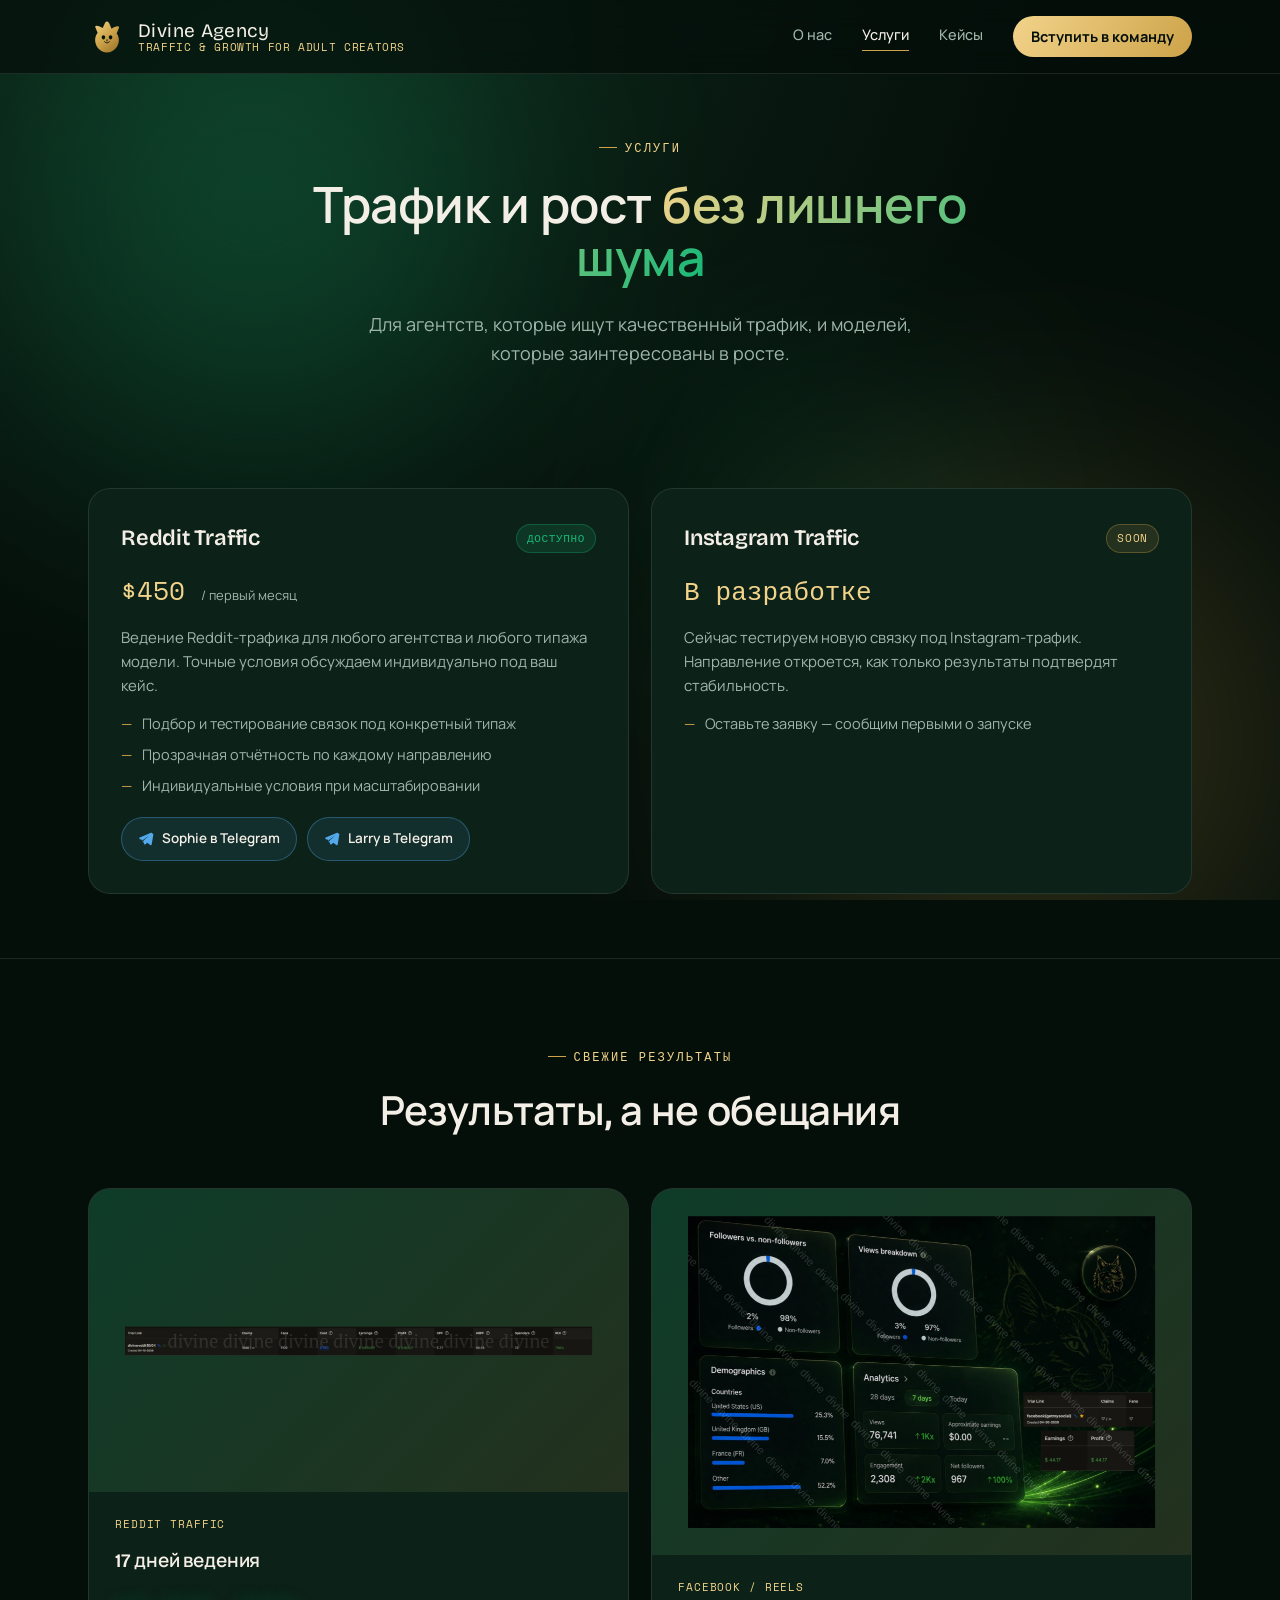
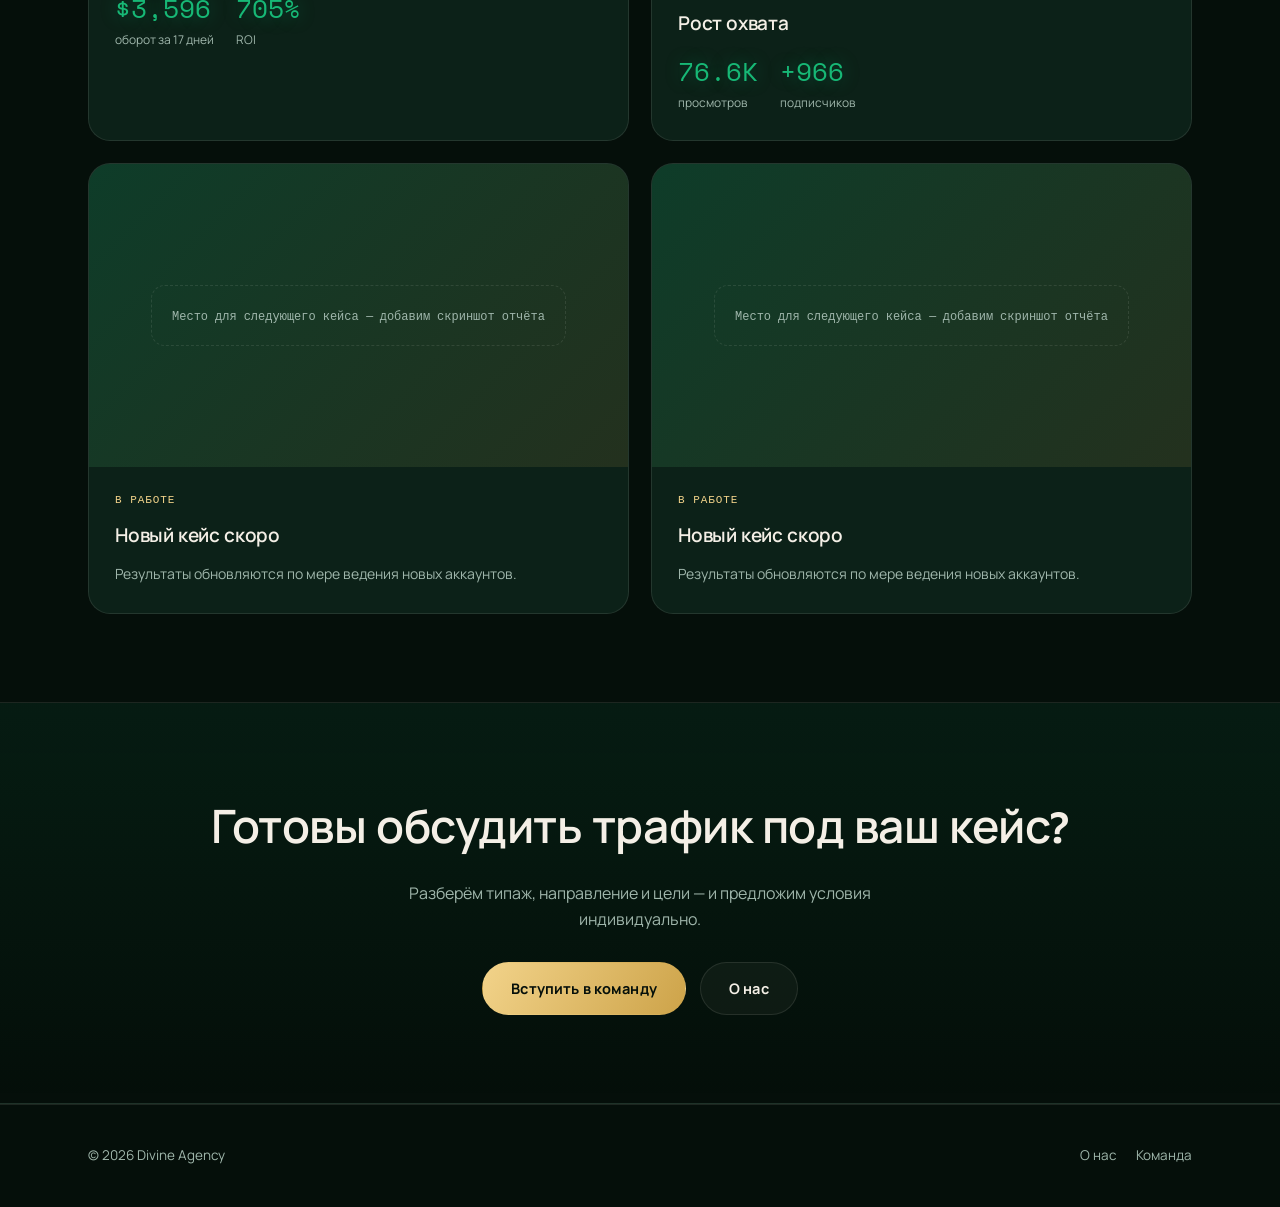
==== commit 2d3aabba: "Add files via upload" ====
--- a/services.html
+++ b/services.html
@@ -95,7 +95,7 @@
       <div class="case-grid reveal-stagger reveal">
         <div class="case-card">
           <div class="case-shot">
-            <img src="casereddit.webp" alt="Отчёт Reddit-кейса">
+            <img src="casereddit.webp" alt="Отчёт Reddit-кейса" class="scroll-scale">
           </div>
           <div class="case-body">
             <span class="case-tag">Reddit Traffic</span>
@@ -114,7 +114,7 @@
         </div>
         <div class="case-card">
           <div class="case-shot">
-            <img src="casefacebook.webp" alt="Статистика Facebook-кейса">
+            <img src="casefacebook.webp" alt="Статистика Facebook-кейса" class="scroll-scale">
           </div>
           <div class="case-body">
             <span class="case-tag">Facebook / Reels</span>
--- a/style.css
+++ b/style.css
@@ -214,9 +214,26 @@
 .brand:hover .brand-mark { filter: drop-shadow(0 0 10px rgba(205, 163, 73, 1)); }
 
 @keyframes crownSpin {
-  0% { transform: perspective(300px) rotateY(0deg); filter: drop-shadow(0 0 3px rgba(205, 163, 73, 0.35)); }
-  50% { filter: drop-shadow(0 0 12px rgba(249, 227, 171, 0.95)); }
-  100% { transform: perspective(300px) rotateY(360deg); filter: drop-shadow(0 0 3px rgba(205, 163, 73, 0.35)); }
+  0% {
+    transform: perspective(120px) rotateY(0deg);
+    filter: drop-shadow(0 0 2px rgba(205, 163, 73, 0.3)) brightness(0.85) saturate(1);
+  }
+  25% {
+    transform: perspective(120px) rotateY(90deg);
+    filter: drop-shadow(0 0 16px rgba(255, 246, 214, 1)) brightness(1.6) saturate(1.4);
+  }
+  50% {
+    transform: perspective(120px) rotateY(180deg);
+    filter: drop-shadow(0 0 2px rgba(205, 163, 73, 0.3)) brightness(0.85) saturate(1);
+  }
+  75% {
+    transform: perspective(120px) rotateY(270deg);
+    filter: drop-shadow(0 0 16px rgba(255, 246, 214, 1)) brightness(1.6) saturate(1.4);
+  }
+  100% {
+    transform: perspective(120px) rotateY(360deg);
+    filter: drop-shadow(0 0 2px rgba(205, 163, 73, 0.3)) brightness(0.85) saturate(1);
+  }
 }
 
 .brand-text { display: flex; flex-direction: column; line-height: 1.15; }
@@ -771,6 +788,8 @@
 }
 
 .case-shot img { width: 100%; height: 100%; object-fit: contain; padding: 10px; }
+
+.scroll-scale { transition: transform 0.15s ease-out; will-change: transform; }
 
 .case-shot-empty {
   border: 1px dashed var(--panel-line);
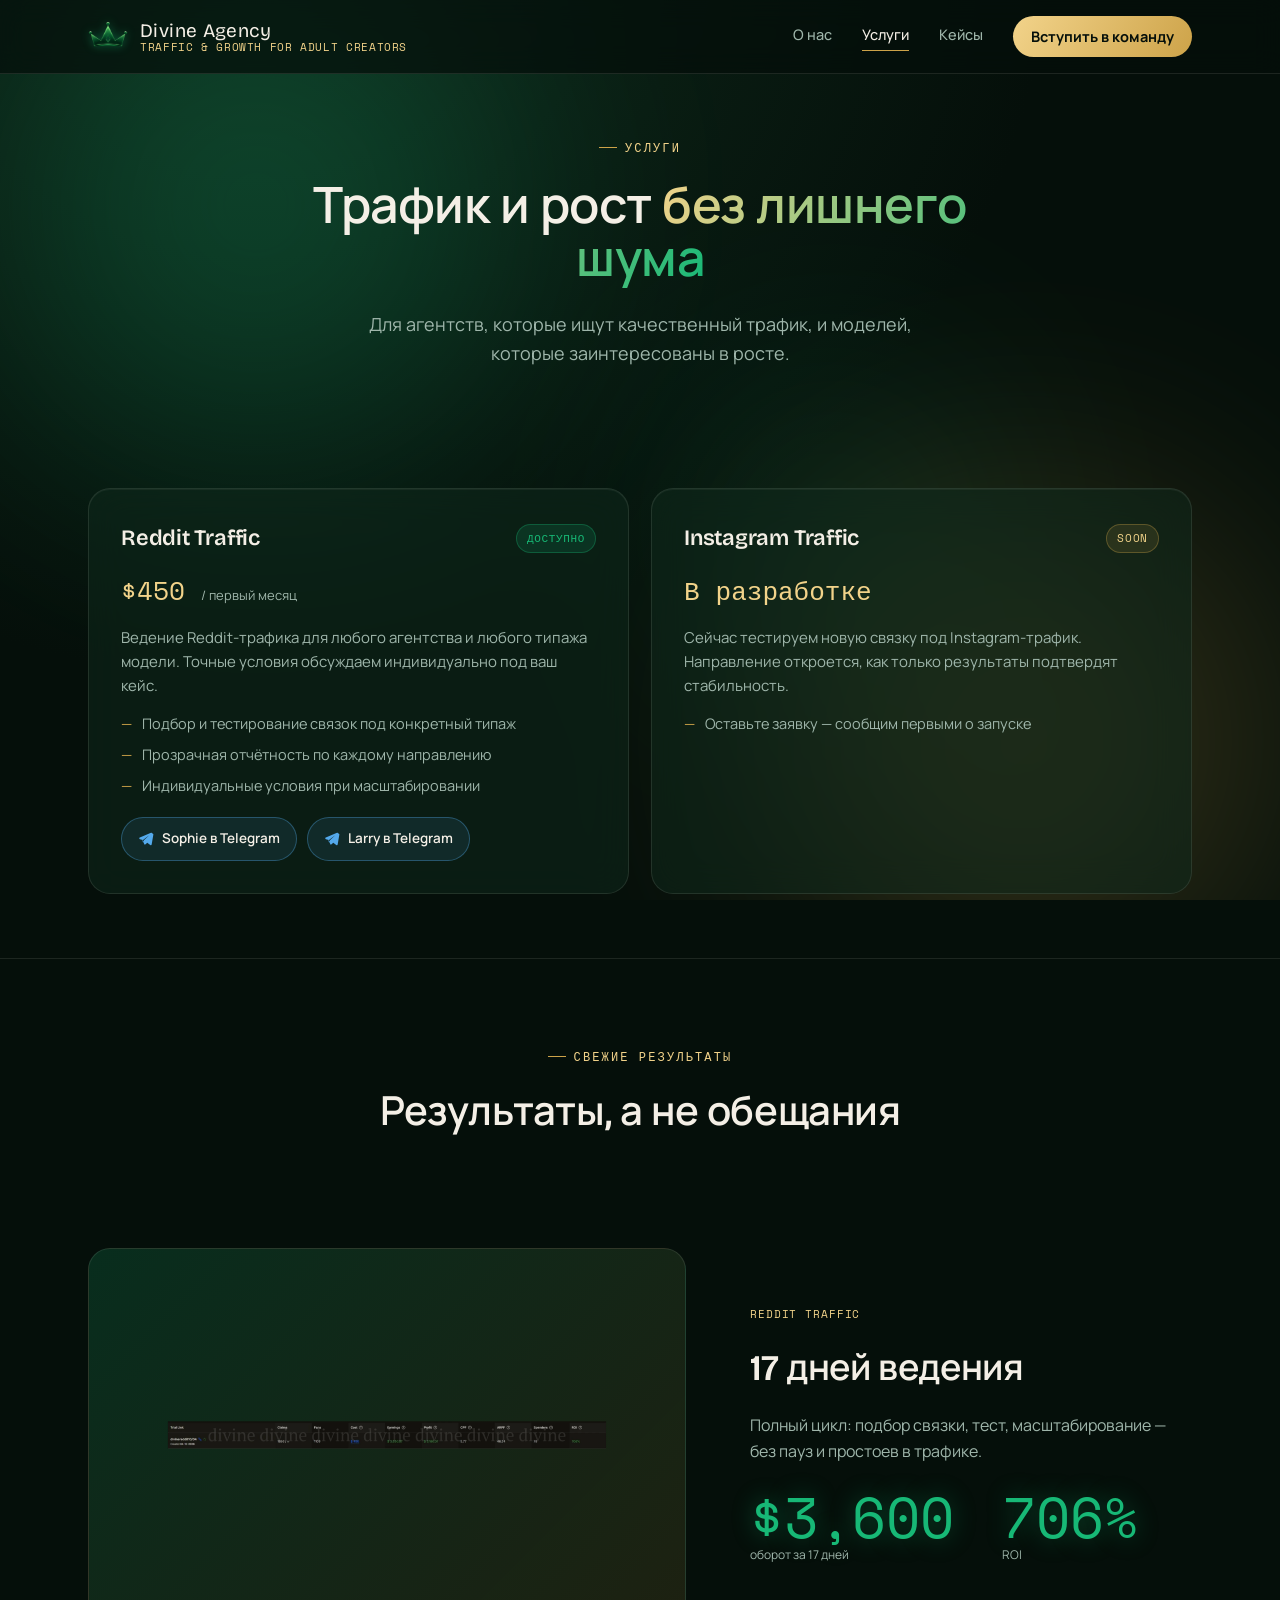
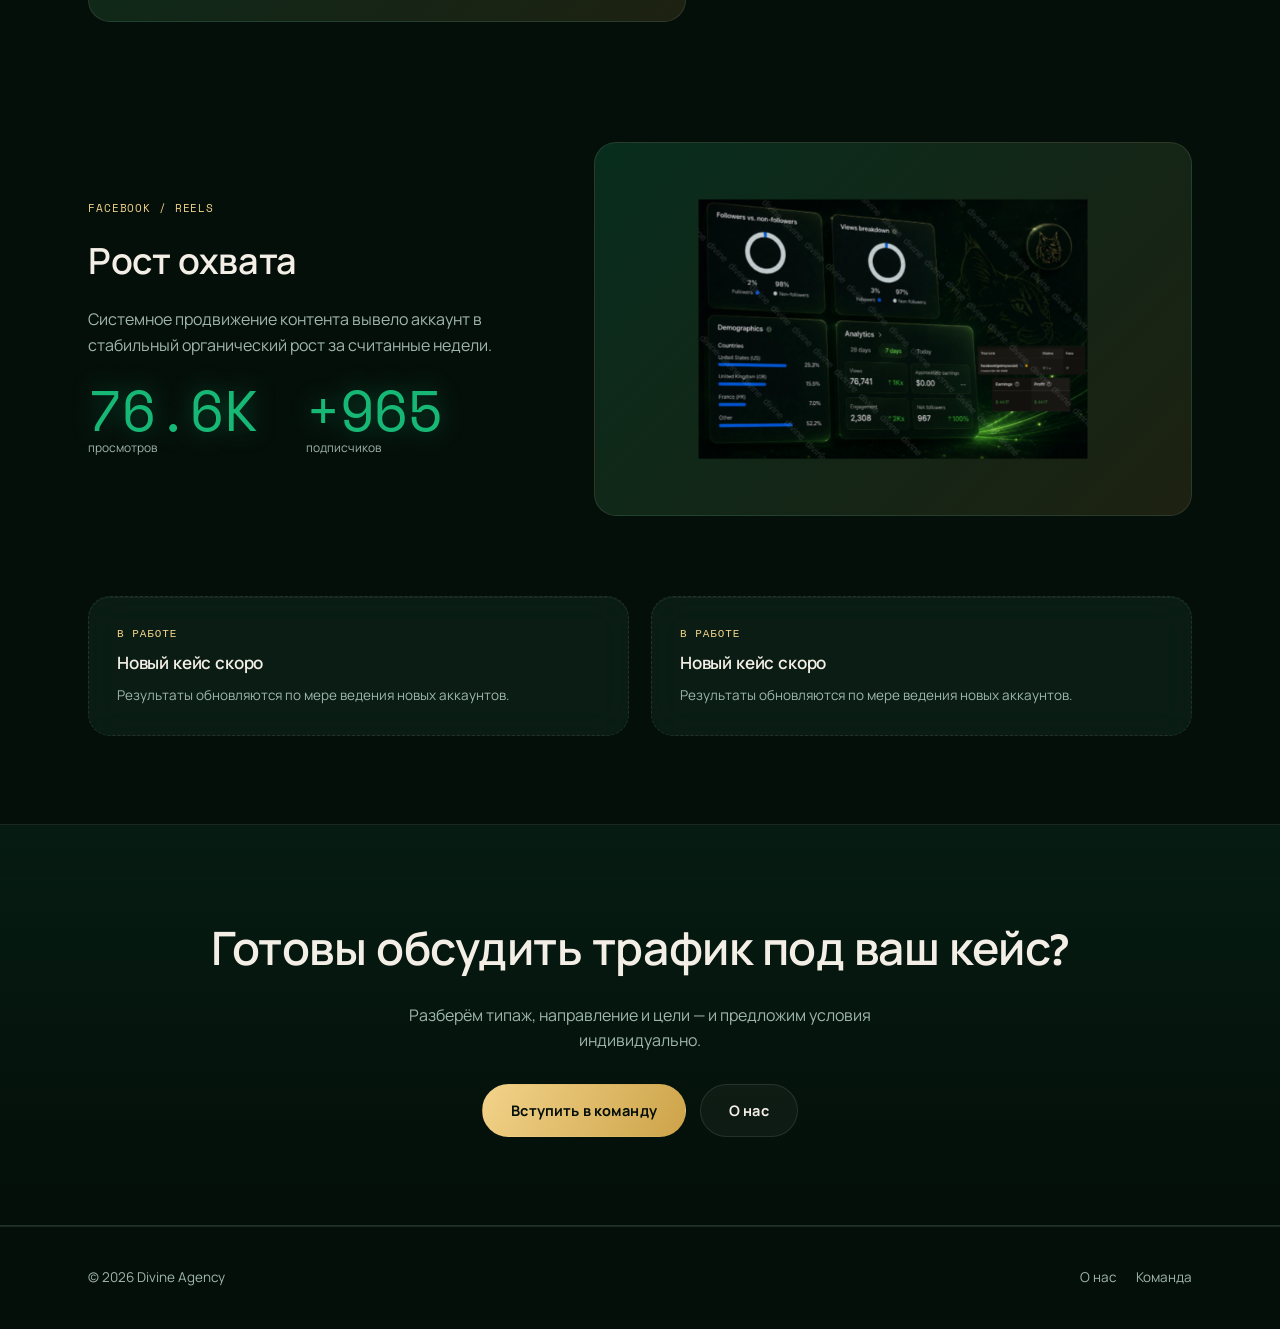
==== commit 1749c412: "Add files via upload" ====
--- a/services.html
+++ b/services.html
@@ -5,7 +5,7 @@
 <meta name="viewport" content="width=device-width, initial-scale=1.0">
 <title>Услуги и кейсы — Divine Agency</title>
 <meta name="description" content="Reddit и Instagram трафик, продвижение и реальные кейсы Divine Agency для агентств и моделей.">
-<link rel="icon" href="logo.svg" type="image/svg+xml">
+<link rel="icon" href="logo.png" type="image/png">
 <link rel="stylesheet" href="style.css">
 </head>
 <body>
@@ -15,7 +15,7 @@
 <header class="site-header">
   <div class="header-inner container">
     <a href="index.html" class="brand">
-      <img src="logo.svg" alt="Divine Agency" class="brand-mark">
+      <img src="logo.png" alt="Divine Agency" class="brand-mark">
       <span class="brand-text">
         <span class="brand-name">Divine Agency</span>
         <span class="brand-tagline">Traffic &amp; Growth for Adult Creators</span>
@@ -92,64 +92,65 @@
         <span class="eyebrow">Свежие результаты</span>
         <h2>Результаты, а не обещания</h2>
       </div>
-      <div class="case-grid reveal-stagger reveal">
-        <div class="case-card">
-          <div class="case-shot">
-            <img src="casereddit.webp" alt="Отчёт Reddit-кейса" class="scroll-scale">
-          </div>
-          <div class="case-body">
-            <span class="case-tag">Reddit Traffic</span>
-            <h3>17 дней ведения</h3>
-            <div class="case-metrics">
-              <div>
-                <div class="case-metric-num count-up">$3,600</div>
-                <div class="case-metric-label">оборот за 17 дней</div>
-              </div>
-              <div>
-                <div class="case-metric-num count-up">706%</div>
-                <div class="case-metric-label">ROI</div>
-              </div>
+    </div>
+
+    <div class="case-feature reveal">
+      <div class="container case-feature-inner">
+        <div class="case-feature-media">
+          <img src="casereddit.webp" alt="Отчёт Reddit-кейса" class="scroll-scale-strong">
+        </div>
+        <div class="case-feature-copy">
+          <span class="case-tag">Reddit Traffic</span>
+          <h3>17 дней ведения</h3>
+          <p>Полный цикл: подбор связки, тест, масштабирование — без пауз и простоев в трафике.</p>
+          <div class="case-feature-stats">
+            <div>
+              <div class="case-feature-num count-up">$3,600</div>
+              <div class="case-metric-label">оборот за 17 дней</div>
+            </div>
+            <div>
+              <div class="case-feature-num count-up">706%</div>
+              <div class="case-metric-label">ROI</div>
             </div>
           </div>
         </div>
-        <div class="case-card">
-          <div class="case-shot">
-            <img src="casefacebook.webp" alt="Статистика Facebook-кейса" class="scroll-scale">
-          </div>
-          <div class="case-body">
-            <span class="case-tag">Facebook / Reels</span>
-            <h3>Рост охвата</h3>
-            <div class="case-metrics">
-              <div>
-                <div class="case-metric-num count-up">76.7K</div>
-                <div class="case-metric-label">просмотров</div>
-              </div>
-              <div>
-                <div class="case-metric-num count-up">+967</div>
-                <div class="case-metric-label">подписчиков</div>
-              </div>
+      </div>
+    </div>
+
+    <div class="case-feature case-feature-reverse reveal">
+      <div class="container case-feature-inner">
+        <div class="case-feature-media">
+          <img src="casefacebook.webp" alt="Статистика Facebook-кейса" class="scroll-scale-strong">
+        </div>
+        <div class="case-feature-copy">
+          <span class="case-tag">Facebook / Reels</span>
+          <h3>Рост охвата</h3>
+          <p>Системное продвижение контента вывело аккаунт в стабильный органический рост за считанные недели.</p>
+          <div class="case-feature-stats">
+            <div>
+              <div class="case-feature-num count-up">76.7K</div>
+              <div class="case-metric-label">просмотров</div>
+            </div>
+            <div>
+              <div class="case-feature-num count-up">+967</div>
+              <div class="case-metric-label">подписчиков</div>
             </div>
           </div>
         </div>
-        <div class="case-card">
-          <div class="case-shot">
-            <div class="case-shot-empty">Место для следующего кейса — добавим скриншот отчёта</div>
-          </div>
-          <div class="case-body">
-            <span class="case-tag">В работе</span>
-            <h3>Новый кейс скоро</h3>
-            <p style="color:var(--muted); font-size:14px;">Результаты обновляются по мере ведения новых аккаунтов.</p>
-          </div>
+      </div>
+    </div>
+
+    <div class="container">
+      <div class="case-grid-small reveal-stagger reveal">
+        <div class="case-card-small">
+          <span class="case-tag">В работе</span>
+          <h3>Новый кейс скоро</h3>
+          <p>Результаты обновляются по мере ведения новых аккаунтов.</p>
         </div>
-        <div class="case-card">
-          <div class="case-shot">
-            <div class="case-shot-empty">Место для следующего кейса — добавим скриншот отчёта</div>
-          </div>
-          <div class="case-body">
-            <span class="case-tag">В работе</span>
-            <h3>Новый кейс скоро</h3>
-            <p style="color:var(--muted); font-size:14px;">Результаты обновляются по мере ведения новых аккаунтов.</p>
-          </div>
+        <div class="case-card-small">
+          <span class="case-tag">В работе</span>
+          <h3>Новый кейс скоро</h3>
+          <p>Результаты обновляются по мере ведения новых аккаунтов.</p>
         </div>
       </div>
     </div>
--- a/style.css
+++ b/style.css
@@ -3,7 +3,7 @@
 :root {
   --bg: #050f0a;
   --bg-soft: #081a12;
-  --panel: #0c2118;
+  --panel: rgba(16, 40, 28, 0.55);
   --panel-line: rgba(244, 239, 230, 0.1);
   --emerald: #0f5a38;
   --emerald-bright: #17b876;
@@ -152,8 +152,7 @@
 
 @media (prefers-reduced-motion: reduce) {
   .aurora-bg::before, .aurora-bg::after, .aurora-blob,
-  .capability-icon, .pillar-icon, .role-icon,
-  .brand-mark, .hero-mark { animation: none !important; }
+  .capability-icon, .pillar-icon, .role-icon { animation: none !important; }
   .cursor-glow { display: none; }
 }
 
@@ -205,35 +204,16 @@
 }
 
 .brand-mark {
-  width: 38px;
-  height: 38px;
+  width: 40px;
+  height: 40px;
   flex-shrink: 0;
-  transition: filter 0.3s ease;
-  animation: crownSpin 7s linear infinite;
-}
-.brand:hover .brand-mark { filter: drop-shadow(0 0 10px rgba(205, 163, 73, 1)); }
-
-@keyframes crownSpin {
-  0% {
-    transform: perspective(120px) rotateY(0deg);
-    filter: drop-shadow(0 0 2px rgba(205, 163, 73, 0.3)) brightness(0.85) saturate(1);
-  }
-  25% {
-    transform: perspective(120px) rotateY(90deg);
-    filter: drop-shadow(0 0 16px rgba(255, 246, 214, 1)) brightness(1.6) saturate(1.4);
-  }
-  50% {
-    transform: perspective(120px) rotateY(180deg);
-    filter: drop-shadow(0 0 2px rgba(205, 163, 73, 0.3)) brightness(0.85) saturate(1);
-  }
-  75% {
-    transform: perspective(120px) rotateY(270deg);
-    filter: drop-shadow(0 0 16px rgba(255, 246, 214, 1)) brightness(1.6) saturate(1.4);
-  }
-  100% {
-    transform: perspective(120px) rotateY(360deg);
-    filter: drop-shadow(0 0 2px rgba(205, 163, 73, 0.3)) brightness(0.85) saturate(1);
-  }
+  object-fit: contain;
+  transition: filter 0.3s ease, transform 0.3s ease;
+  filter: drop-shadow(0 0 5px rgba(23, 184, 118, 0.45));
+}
+.brand:hover .brand-mark {
+  filter: drop-shadow(0 0 12px rgba(23, 184, 118, 0.9));
+  transform: scale(1.06);
 }
 
 .brand-text { display: flex; flex-direction: column; line-height: 1.15; }
@@ -372,6 +352,48 @@
   text-align: center;
 }
 
+.hero.hero-full {
+  min-height: 88vh;
+  display: flex;
+  align-items: center;
+  justify-content: center;
+  position: relative;
+  padding-top: 120px;
+}
+
+.scroll-cue {
+  position: absolute;
+  bottom: 28px;
+  left: 50%;
+  transform: translateX(-50%);
+  width: 22px;
+  height: 36px;
+  border: 1.5px solid rgba(244, 239, 230, 0.35);
+  border-radius: 12px;
+}
+
+.scroll-cue span {
+  position: absolute;
+  top: 6px;
+  left: 50%;
+  width: 3px;
+  height: 8px;
+  margin-left: -1.5px;
+  border-radius: 2px;
+  background: var(--gold-soft);
+  animation: scrollCue 2.2s ease-in-out infinite;
+}
+
+@keyframes scrollCue {
+  0% { opacity: 1; top: 6px; }
+  70% { opacity: 0; top: 18px; }
+  100% { opacity: 0; top: 6px; }
+}
+
+@media (prefers-reduced-motion: reduce) {
+  .scroll-cue span { animation: none; }
+}
+
 .hero-inner {
   max-width: 780px;
   margin: 0 auto;
@@ -381,11 +403,37 @@
   gap: 24px;
 }
 
-.hero-mark {
-  width: 72px;
-  height: 72px;
-  margin-bottom: 4px;
-  animation: crownSpin 7s linear infinite;
+.hero-watch {
+  position: relative;
+  width: 240px;
+  height: 240px;
+  margin-bottom: 8px;
+}
+
+.hero-watch::before {
+  content: '';
+  position: absolute;
+  inset: -50px;
+  border-radius: 50%;
+  background: radial-gradient(circle, rgba(23, 184, 118, 0.4), rgba(205, 163, 73, 0.2) 55%, transparent 75%);
+  filter: blur(26px);
+  z-index: -1;
+  animation: watchGlow 3.4s ease-in-out infinite;
+}
+
+@keyframes watchGlow {
+  0%, 100% { opacity: 0.6; transform: scale(0.94); }
+  50% { opacity: 1; transform: scale(1.05); }
+}
+
+.hero-watch model-viewer {
+  width: 100%;
+  height: 100%;
+  --poster-color: transparent;
+}
+
+@media (prefers-reduced-motion: reduce) {
+  .hero-watch::before { animation: none; }
 }
 
 .hero h1 {
@@ -487,6 +535,9 @@
 
 .capability-tile {
   background: var(--panel);
+  backdrop-filter: blur(18px);
+  -webkit-backdrop-filter: blur(18px);
+  box-shadow: inset 0 1px 0 rgba(255, 255, 255, 0.05);
   border: 1px solid var(--panel-line);
   border-radius: var(--radius-lg);
   padding: 30px 18px;
@@ -501,7 +552,7 @@
 .capability-tile:hover {
   transform: translateY(-6px);
   border-color: rgba(205, 163, 73, 0.4);
-  box-shadow: 0 18px 40px -20px rgba(23, 184, 118, 0.4);
+  box-shadow: 0 18px 40px -20px rgba(23, 184, 118, 0.4), inset 0 1px 0 rgba(255, 255, 255, 0.08);
 }
 
 .capability-tile:hover .capability-icon {
@@ -542,6 +593,9 @@
 
 .pillar-card {
   background: var(--panel);
+  backdrop-filter: blur(18px);
+  -webkit-backdrop-filter: blur(18px);
+  box-shadow: inset 0 1px 0 rgba(255, 255, 255, 0.05);
   border: 1px solid var(--panel-line);
   border-radius: var(--radius-lg);
   padding: 32px 26px;
@@ -584,6 +638,9 @@
 /* ---------- Founders ---------- */
 .founder-card {
   background: var(--panel);
+  backdrop-filter: blur(18px);
+  -webkit-backdrop-filter: blur(18px);
+  box-shadow: inset 0 1px 0 rgba(255, 255, 255, 0.05);
   border: 1px solid var(--panel-line);
   border-radius: var(--radius-lg);
   padding: 40px;
@@ -674,6 +731,9 @@
 
 .service-card {
   background: var(--panel);
+  backdrop-filter: blur(18px);
+  -webkit-backdrop-filter: blur(18px);
+  box-shadow: inset 0 1px 0 rgba(255, 255, 255, 0.05);
   border: 1px solid var(--panel-line);
   border-radius: var(--radius-lg);
   padding: 32px;
@@ -760,7 +820,7 @@
 .telegram-btn:hover {
   background: rgba(84, 169, 235, 0.2);
   transform: translateY(-3px) scale(1.02);
-  box-shadow: 0 14px 30px -16px rgba(84, 169, 235, 0.6);
+  box-shadow: 0 14px 30px -16px rgba(84, 169, 235, 0.6), inset 0 1px 0 rgba(255, 255, 255, 0.08);
 }
 
 /* ---------- Case grid ---------- */
@@ -772,6 +832,9 @@
 
 .case-card {
   background: var(--panel);
+  backdrop-filter: blur(18px);
+  -webkit-backdrop-filter: blur(18px);
+  box-shadow: inset 0 1px 0 rgba(255, 255, 255, 0.05);
   border: 1px solid var(--panel-line);
   border-radius: var(--radius-lg);
   overflow: hidden;
@@ -807,6 +870,74 @@
 .case-body h3 { font-size: 19px; color: var(--ivory); }
 .case-metrics { display: flex; gap: 22px; flex-wrap: wrap; }
 .case-metric-num { font-family: var(--font-mono); font-size: 26px; color: var(--emerald-bright); text-shadow: 0 0 18px rgba(23, 184, 118, 0.35); }
+
+/* ---------- Case feature (large cinematic rows) ---------- */
+.scroll-scale-strong { transition: transform 0.15s ease-out; will-change: transform; }
+
+.case-feature {
+  padding: 60px 0;
+  overflow: hidden;
+}
+
+.case-feature-inner {
+  display: grid;
+  grid-template-columns: 1.15fr 0.85fr;
+  gap: 64px;
+  align-items: center;
+}
+
+.case-feature-reverse .case-feature-inner { grid-template-columns: 0.85fr 1.15fr; }
+.case-feature-reverse .case-feature-media { order: 2; }
+.case-feature-reverse .case-feature-copy { order: 1; }
+
+.case-feature-media {
+  aspect-ratio: 16 / 10;
+  background: linear-gradient(135deg, rgba(23, 184, 118, 0.18), rgba(205, 163, 73, 0.12));
+  border: 1px solid var(--panel-line);
+  border-radius: var(--radius-lg);
+  overflow: hidden;
+  display: flex;
+  align-items: center;
+  justify-content: center;
+}
+
+.case-feature-media img { width: 100%; height: 100%; object-fit: contain; padding: 24px; }
+
+.case-feature-copy { display: flex; flex-direction: column; gap: 16px; }
+.case-feature-copy h3 { font-size: clamp(26px, 3vw, 36px); color: var(--ivory); }
+.case-feature-copy p { color: var(--muted); font-size: 16px; max-width: 440px; }
+
+.case-feature-stats { display: flex; gap: 48px; flex-wrap: wrap; margin-top: 8px; }
+.case-feature-num {
+  font-family: var(--font-mono);
+  font-size: clamp(38px, 4.4vw, 56px);
+  color: var(--emerald-bright);
+  text-shadow: 0 0 24px rgba(23, 184, 118, 0.4);
+  line-height: 1;
+}
+
+.case-grid-small {
+  display: grid;
+  grid-template-columns: repeat(2, 1fr);
+  gap: 22px;
+  margin-top: 20px;
+}
+
+.case-card-small {
+  background: var(--panel);
+  backdrop-filter: blur(18px);
+  -webkit-backdrop-filter: blur(18px);
+  box-shadow: inset 0 1px 0 rgba(255, 255, 255, 0.05);
+  border: 1px dashed var(--panel-line);
+  border-radius: var(--radius-lg);
+  padding: 28px;
+  display: flex;
+  flex-direction: column;
+  gap: 8px;
+}
+
+.case-card-small h3 { font-size: 17px; color: var(--ivory); }
+.case-card-small p { color: var(--muted); font-size: 13.5px; }
 .case-metric-label { font-size: 12px; color: var(--muted); }
 
 /* ---------- Team / roles ---------- */
@@ -818,6 +949,9 @@
 
 .role-card {
   background: var(--panel);
+  backdrop-filter: blur(18px);
+  -webkit-backdrop-filter: blur(18px);
+  box-shadow: inset 0 1px 0 rgba(255, 255, 255, 0.05);
   border: 1px solid var(--panel-line);
   border-radius: var(--radius-lg);
   padding: 26px 22px;
@@ -830,7 +964,7 @@
 .role-card:hover {
   transform: translateY(-6px);
   border-color: rgba(205, 163, 73, 0.4);
-  box-shadow: 0 18px 40px -20px rgba(23, 184, 118, 0.4);
+  box-shadow: 0 18px 40px -20px rgba(23, 184, 118, 0.4), inset 0 1px 0 rgba(255, 255, 255, 0.08);
 }
 
 .role-card:hover .role-icon {
@@ -860,6 +994,9 @@
 
 .terms-card {
   background: var(--panel);
+  backdrop-filter: blur(18px);
+  -webkit-backdrop-filter: blur(18px);
+  box-shadow: inset 0 1px 0 rgba(255, 255, 255, 0.05);
   border: 1px solid var(--panel-line);
   border-radius: var(--radius-lg);
   padding: 30px;
@@ -921,6 +1058,9 @@
   max-width: 760px;
   margin: 0 auto;
   background: var(--panel);
+  backdrop-filter: blur(18px);
+  -webkit-backdrop-filter: blur(18px);
+  box-shadow: inset 0 1px 0 rgba(255, 255, 255, 0.05);
   border: 1px solid var(--panel-line);
   border-radius: var(--radius-lg);
   padding: 40px;
@@ -1119,6 +1259,11 @@
   .role-select { grid-template-columns: repeat(2, 1fr); }
   .field-grid { grid-template-columns: 1fr; }
   .shift-grid { grid-template-columns: repeat(2, 1fr); }
+  .case-feature-inner,
+  .case-feature-reverse .case-feature-inner { grid-template-columns: 1fr; gap: 32px; }
+  .case-feature-reverse .case-feature-media,
+  .case-feature-reverse .case-feature-copy { order: initial; }
+  .case-grid-small { grid-template-columns: 1fr; }
 }
 
 @media (max-width: 720px) {
@@ -1141,6 +1286,7 @@
   .nav-toggle { display: flex; }
   .capability-grid { grid-template-columns: repeat(2, 1fr); }
   .founder-avatars { transform: scale(0.9); }
+  .hero-watch { width: 180px; height: 180px; }
 }
 
 @media (max-width: 520px) {
